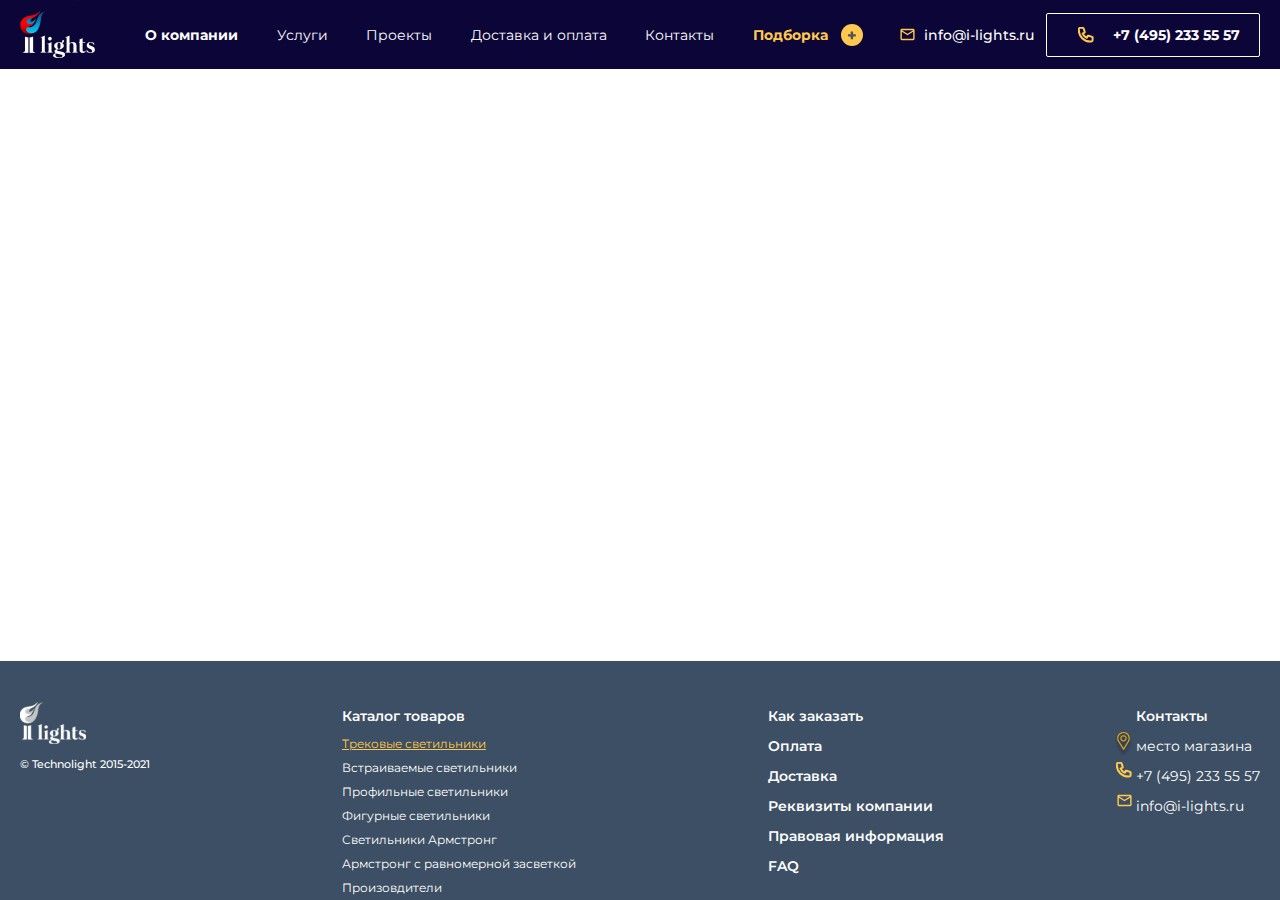
==== about.html @ c02cb26c "initial commit" ====
<!DOCTYPE html>
<html lang="en">
  <head>
    <meta charset="UTF-8" />
    <meta http-equiv="X-UA-Compatible" content="IE=edge" />
    <meta name="viewport" content="width=device-width, initial-scale=1.0" />
    <link rel="stylesheet" href="./css/main.css">
    <title>Aabout Page</title>
  </head>

  <body>
    <header class="site-header">
      <div class="container">
        <div class="header__inner">
          <a class="logo__link" href="./index.html"> <img class="logo__img" src="./images/site-logo.png" alt=" site logo " width="75" height="58"></a>
          <nav class="navbar">
            <ul class="navbar__list">
              <li class="navbar__item">
                <a class="navbar__item__link select" href="./about.html"> О компании</a>
              </li>
              <li class="navbar__item">
                <a class="navbar__item__link" href="./about.html"> Услуги</a>
              </li>
              <li class="navbar__item">
                <a class="navbar__item__link" href="./about.html"> Проекты</a>
              </li>
              <li class="navbar__item">
                <a class="navbar__item__link" href="./about.html">Доставка и оплата</a>
              </li>
              <li class="navbar__item">
                <a class="navbar__item__link" href="./about.html"> Контакты</a>
              </li>
              <li class="navbar__item">
                <a class="navbar__item__link navbar__item__link__selected" href="./about.html"> Подборка</a>
              </li>
            </ul>
          </nav>
          <a class="header__email" href="mailto:info@i-lights.ru
          "> info@i-lights.ru
        </a>
          <a class="header__tel" href="tel:+74952335557">+7 (495)  233 55 57</a>
          <button type="submit" class="burger__btn"><img class="b__line" src="./images/line1.svg" alt=""> <img class="b__line2" src="./images/line1.svg" alt=""><img class="b__line" src="./images/line1.svg" alt=""></button>
        </div>
      </div>
    </header>
    <main >

    </main>
    <footer class="site-footer">
      <div class="container">
        <div class="footer__inner">
          <div class="box-1">
            <a href="./index.html"> <img src="./images/sitelogowhite.svg" alt="site logo"></a>
            <p class="technolight">© Technolight 2015-2021</p>
          </div>
          <div class="box-2"> 
            <strong class="box__title"> 
              Каталог товаров
              </strong>
              <ul class="box__list"> 
                <li class="box__item"> 
                  <a class="box-link box-link--first" href="#"> Трековые светильники</a>
                </li>
                <li class="box__item"> 
                  <a class="box-link" href="#">
                    Встраиваемые светильники
                  </a>
                </li>
                <li class="box__item"> 
                  <a class="box-link" href="#">
                    Профильные светильники
                  </a>
                </li>
                <li class="box__item"> 
                  <a class="box-link" href="#">
                    Фигурные светильники
                  </a>
                </li>
                <li class="box__item"> 
                  <a class="box-link" href="#">
                    Светильники Армстронг
                  </a>
                </li>
                <li class="box__item"> 
                  <a class="box-link" href="#">
                    Армстронг с равномерной засветкой
                  </a>
                </li>
                <li class="box__item"> 
                  <a class="box-link" href="#">
                    Произовдители
                  </a>
                </li>
                
              </ul>
          </div>
          <div class="box-2"> 
            <strong class="box__title"> 
              Как заказать
              </strong>
              <ul class="box__list"> 
                <li class="box__item"> 
                  <a class="box__title" href="#"> Оплата</a>
                </li>
                <li class="box__item"> 
                  <a class="box__title" href="#">
                    Доставка
                  </a>
                </li>
                <li class="box__item"> 
                  <a class="box__title" href="#">
                    Реквизиты компании
                  </a>
                </li>
                <li class="box__item"> 
                  <a class="box__title" href="#">
                    Правовая информация
                  </a>
                </li>
                <li class="box__item"> 
                  <a class="box__title" href="#">
                    FAQ
                  </a>
                </li>
              </ul>
          </div>
          <div class="box-contact">
            <strong class="box__title">
              Контакты

            </strong>
            <ul class="box__list box__list__contacts">
              <li class="box__item box__loc"> 
                <a class="box__link " href="#">место магазина</a>
              </li>
              <li class="box__item box__tel"> 
                <a class="box__link " href="tel:+7(495)2335557">+7 (495) 233 55 57</a>
              </li>
              <li class="box__item  box__email"> 
                <a class="box__link" href="mailto:info@i-lights.ru">info@i-lights.ru</a>
              </li>
            </ul>
          </div>
        </div>
      </div>
    </footer>
    <script src="./main.js"></script>
  </body>
</html>
---- css/main.css ----
@charset "UTF-8";
/* montserrat-300 - latin_cyrillic */
@font-face {
  font-family: "Montserrat";
  font-style: normal;
  font-weight: 300;
  src: local(""), url("../fonts/montserrat-v25-latin_cyrillic-300.woff2") format("woff2"), url("../fonts/montserrat-v25-latin_cyrillic-300.woff") format("woff"); /* Chrome 6+, Firefox 3.6+, IE 9+, Safari 5.1+ */
}
/* montserrat-regular - latin_cyrillic */
@font-face {
  font-family: "Montserrat";
  font-style: normal;
  font-weight: 400;
  src: local(""), url("../fonts/montserrat-v25-latin_cyrillic-regular.woff2") format("woff2"), url("../fonts/montserrat-v25-latin_cyrillic-regular.woff") format("woff"); /* Chrome 6+, Firefox 3.6+, IE 9+, Safari 5.1+ */
}
/* montserrat-500 - latin_cyrillic */
@font-face {
  font-family: "Montserrat";
  font-style: normal;
  font-weight: 500;
  src: local(""), url("../fonts/montserrat-v25-latin_cyrillic-500.woff2") format("woff2"), url("../fonts/montserrat-v25-latin_cyrillic-500.woff") format("woff"); /* Chrome 6+, Firefox 3.6+, IE 9+, Safari 5.1+ */
}
/* montserrat-600 - latin_cyrillic */
@font-face {
  font-family: "Montserrat";
  font-style: normal;
  font-weight: 600;
  src: local(""), url("../fonts/montserrat-v25-latin_cyrillic-600.woff2") format("woff2"), url("../fonts/montserrat-v25-latin_cyrillic-600.woff") format("woff"); /* Chrome 6+, Firefox 3.6+, IE 9+, Safari 5.1+ */
}
/* montserrat-700 - latin_cyrillic */
@font-face {
  font-family: "Montserrat";
  font-style: normal;
  font-weight: 700;
  src: local(""), url("../fonts/montserrat-v25-latin_cyrillic-700.woff2") format("woff2"), url("../fonts/montserrat-v25-latin_cyrillic-700.woff") format("woff"); /* Chrome 6+, Firefox 3.6+, IE 9+, Safari 5.1+ */
}
/* montserrat-800 - latin_cyrillic */
@font-face {
  font-family: "Montserrat";
  font-style: normal;
  font-weight: 800;
  src: local(""), url("../fonts/montserrat-v25-latin_cyrillic-800.woff2") format("woff2"), url("../fonts/montserrat-v25-latin_cyrillic-800.woff") format("woff"); /* Chrome 6+, Firefox 3.6+, IE 9+, Safari 5.1+ */
}
/*! normalize.css v8.0.1 | MIT License | github.com/necolas/normalize.css */
/* Document
========================================================================== */
/**
 * 1. Correct the line height in all browsers.
 * 2. Prevent adjustments of font size after orientation changes in iOS.
 */
html {
  line-height: 1.15; /* 1 */
  -webkit-text-size-adjust: 100%; /* 2 */
}

/* Sections
========================================================================== */
/**
 * Remove the margin in all browsers.
 */
body {
  margin: 0;
}

/**
 * Render the `main` element consistently in IE.
 */
main {
  display: block;
}

/**
 * Correct the font size and margin on `h1` elements within `section` and
 * `article` contexts in Chrome, Firefox, and Safari.
 */
h1 {
  font-size: 2em;
  margin: 0.67em 0;
}

/* Grouping content
========================================================================== */
/**
 * 1. Add the correct box sizing in Firefox.
 * 2. Show the overflow in Edge and IE.
 */
hr {
  box-sizing: content-box; /* 1 */
  height: 0; /* 1 */
  overflow: visible; /* 2 */
}

/**
 * 1. Correct the inheritance and scaling of font size in all browsers.
 * 2. Correct the odd `em` font sizing in all browsers.
 */
pre {
  font-family: monospace, monospace; /* 1 */
  font-size: 1em; /* 2 */
}

/* Text-level semantics
========================================================================== */
/**
 * Remove the gray background on active links in IE 10.
 */
a {
  background-color: transparent;
}

/**
 * 1. Remove the bottom border in Chrome 57-
 * 2. Add the correct text decoration in Chrome, Edge, IE, Opera, and Safari.
 */
abbr[title] {
  border-bottom: none; /* 1 */
  text-decoration: underline; /* 2 */
  -webkit-text-decoration: underline dotted;
          text-decoration: underline dotted; /* 2 */
}

/**
 * Add the correct font weight in Chrome, Edge, and Safari.
 */
b,
strong {
  font-weight: bolder;
}

/**
 * 1. Correct the inheritance and scaling of font size in all browsers.
 * 2. Correct the odd `em` font sizing in all browsers.
 */
code,
kbd,
samp {
  font-family: monospace, monospace; /* 1 */
  font-size: 1em; /* 2 */
}

/**
 * Add the correct font size in all browsers.
 */
small {
  font-size: 80%;
}

/**
 * Prevent `sub` and `sup` elements from affecting the line height in
 * all browsers.
 */
sub,
sup {
  font-size: 75%;
  line-height: 0;
  position: relative;
  vertical-align: baseline;
}

sub {
  bottom: -0.25em;
}

sup {
  top: -0.5em;
}

/* Embedded content
========================================================================== */
/**
 * Remove the border on images inside links in IE 10.
 */
img {
  border-style: none;
}

/* Forms
========================================================================== */
/**
 * 1. Change the font styles in all browsers.
 * 2. Remove the margin in Firefox and Safari.
 */
button,
input,
optgroup,
select,
textarea {
  font-family: inherit; /* 1 */
  font-size: 100%; /* 1 */
  line-height: 1.15; /* 1 */
  margin: 0; /* 2 */
}

/**
 * Show the overflow in IE.
 * 1. Show the overflow in Edge.
 */
button,
input {
  /* 1 */
  overflow: visible;
}

/**
 * Remove the inheritance of text transform in Edge, Firefox, and IE.
 * 1. Remove the inheritance of text transform in Firefox.
 */
button,
select {
  /* 1 */
  text-transform: none;
}

/**
 * Correct the inability to style clickable types in iOS and Safari.
 */
button,
[type=button],
[type=reset],
[type=submit] {
  -webkit-appearance: button;
}

/**
 * Remove the inner border and padding in Firefox.
 */
button::-moz-focus-inner,
[type=button]::-moz-focus-inner,
[type=reset]::-moz-focus-inner,
[type=submit]::-moz-focus-inner {
  border-style: none;
  padding: 0;
}

/**
 * Restore the focus styles unset by the previous rule.
 */
button:-moz-focusring,
[type=button]:-moz-focusring,
[type=reset]:-moz-focusring,
[type=submit]:-moz-focusring {
  outline: 1px dotted ButtonText;
}

/**
 * Correct the padding in Firefox.
 */
fieldset {
  padding: 0.35em 0.75em 0.625em;
}

/**
 * 1. Correct the text wrapping in Edge and IE.
 * 2. Correct the color inheritance from `fieldset` elements in IE.
 * 3. Remove the padding so developers are not caught out when they zero out
 *    `fieldset` elements in all browsers.
 */
legend {
  box-sizing: border-box; /* 1 */
  color: inherit; /* 2 */
  display: table; /* 1 */
  max-width: 100%; /* 1 */
  padding: 0; /* 3 */
  white-space: normal; /* 1 */
}

/**
 * Add the correct vertical alignment in Chrome, Firefox, and Opera.
 */
progress {
  vertical-align: baseline;
}

/**
 * Remove the default vertical scrollbar in IE 10+.
 */
textarea {
  overflow: auto;
}

/**
 * 1. Add the correct box sizing in IE 10.
 * 2. Remove the padding in IE 10.
 */
[type=checkbox],
[type=radio] {
  box-sizing: border-box; /* 1 */
  padding: 0; /* 2 */
}

/**
 * Correct the cursor style of increment and decrement buttons in Chrome.
 */
[type=number]::-webkit-inner-spin-button,
[type=number]::-webkit-outer-spin-button {
  height: auto;
}

/**
 * 1. Correct the odd appearance in Chrome and Safari.
 * 2. Correct the outline style in Safari.
 */
[type=search] {
  -webkit-appearance: textfield; /* 1 */
  outline-offset: -2px; /* 2 */
}

/**
 * Remove the inner padding in Chrome and Safari on macOS.
 */
[type=search]::-webkit-search-decoration {
  -webkit-appearance: none;
}

/**
 * 1. Correct the inability to style clickable types in iOS and Safari.
 * 2. Change font properties to `inherit` in Safari.
 */
::-webkit-file-upload-button {
  -webkit-appearance: button; /* 1 */
  font: inherit; /* 2 */
}

/* Interactive
========================================================================== */
/*
 * Add the correct display in Edge, IE 10+, and Firefox.
 */
details {
  display: block;
}

/*
 * Add the correct display in all browsers.
 */
summary {
  display: list-item;
}

/* Misc
========================================================================== */
/**
 * Add the correct display in IE 10+.
 */
template {
  display: none;
}

/**
 * Add the correct display in IE 10.
 */
[hidden] {
  display: none;
}

html {
  scroll-behavior: smooth;
  height: 100%;
}

*,
*::after,
*::before {
  box-sizing: border-box;
}

body {
  display: flex;
  flex-direction: column;
  height: 100%;
  margin: 0;
  font-family: "Montserrat", Arial, sans-serif;
}

img {
  max-width: 100%;
  height: auto;
  vertical-align: middle;
  -o-object-fit: cover;
     object-fit: cover;
}

main {
  flex-grow: 1;
}

.visually-hidden {
  position: absolute;
  width: 1px;
  height: 1px;
  margin: -1px;
  padding: 0;
  overflow: hidden;
  border: 0;
  clip: rect(0 0 0 0);
}

.container {
  width: 100%;
  max-width: 1325px;
  margin: 0 auto;
  padding: 0 20px;
}

.site-header {
  background-color: #0C0537;
}

.header__inner {
  padding: 0px 0 11px 0;
  display: flex;
  align-items: center;
  display: flex;
  align-items: center;
}

.logo__img {
  width: 78;
  height: 58px;
}

.navbar {
  padding: 13px 0 0 0;
  width: 100%;
  max-width: 683px;
  margin-left: auto;
}

.navbar__list {
  width: 100%;
  max-width: 683px;
  display: flex;
  align-items: center;
  justify-content: space-between;
  margin: 0;
  list-style-type: none;
  padding: 0;
}

.navbar__item__link {
  font-weight: 400;
  font-size: 14px;
  line-height: 121%;
  color: #FFFFFF;
  text-decoration: none;
}

.select {
  font-weight: 700;
}

.navbar__item__link__selected {
  position: relative;
  font-weight: 700;
  color: #FFC94F;
}

.navbar__item__link__selected::after {
  position: absolute;
  width: 22px;
  height: 22px;
  background-image: url(../../images/plus.svg);
  top: -2px;
  right: -35px;
  content: "";
}

.header__email {
  position: relative;
  margin-left: 96px;
  margin-right: 12px;
  padding: 13px 0 0 0;
  font-weight: 500;
  font-size: 14px;
  line-height: 121%;
  color: #FFFFFF;
  text-decoration: none;
}

.header__email::after {
  position: absolute;
  width: 17px;
  height: 17px;
  background-image: url(../../images/email.svg);
  background-repeat: no-repeat;
  top: 12px;
  left: -25px;
  content: "";
}

.header__tel {
  position: relative;
  width: 100%;
  max-width: 214px;
  border: 1px solid #FFFFFF;
  border-radius: 2px;
  padding: 13px 13px 13px 59px;
  text-align: center;
  margin-top: 12px;
  text-decoration: none;
  text-decoration: none;
  font-weight: 700;
  font-size: 14px;
  line-height: 121%;
  color: #FFFFFF;
}

.header__tel::after {
  position: absolute;
  width: 16px;
  height: 16px;
  background-image: url(../../images/phone.svg);
  background-repeat: no-repeat;
  top: 13px;
  left: 31px;
  content: "";
}

.burger__btn {
  display: block;
  display: flex;
  align-items: center;
  justify-content: space-between;
  flex-direction: column;
  background-color: transparent;
  display: none;
}

.b__line {
  display: block;
}

@media only screen and (max-width: 600px) {
  .container {
    padding: 0 10px;
  }
  .header__inner {
    padding: px 0 11px 0;
    display: flex;
    align-items: center;
    justify-content: space-between;
  }
  .navbar {
    display: none;
  }
  .open {
    display: block;
  }
  .header__tel {
    display: none;
  }
  .header__email {
    display: none;
  }
  .burger__btn {
    margin-top: 13px;
    padding: 0;
    display: block;
    border: 0;
  }
  .b__line2 {
    display: block;
    margin-top: 9px;
    margin-bottom: 9px;
  }
}
.site-footer {
  background-color: #3D4F64;
}

.footer__inner {
  padding-top: 41px;
  display: flex;
  align-items: start;
  justify-content: space-between;
}

.technolight {
  font-weight: 500;
  font-size: 11px;
  line-height: 164%;
  color: #FFFFFF;
}

.box__list {
  list-style-type: none;
  margin: 0;
  padding: 0;
}

.box__item {
  padding: 0;
}

.box__title {
  text-decoration: none;
  font-weight: 600;
  font-size: 14px;
  line-height: 214%;
  color: #FFFFFF;
}

.box-link {
  text-decoration: none;
  color: #fff;
  font-weight: 400;
  font-size: 12px;
  line-height: 200%;
  text-decoration: none;
}

.box-link--first {
  text-decoration: underline;
  color: #FFC94F;
}

.box__link {
  text-decoration: none;
  font-weight: 400;
  font-size: 14px;
  line-height: 214%;
  color: #FFFFFF;
}

.box__tel {
  position: relative;
}

.box__tel::before {
  position: absolute;
  width: 16px;
  height: 16px;
  background-image: url(../../images/phone.svg);
  background-repeat: no-repeat;
  top: 0px;
  left: -20px;
  content: "";
}

.box__email {
  position: relative;
}

.box__email::before {
  position: absolute;
  width: 16px;
  height: 16px;
  background-image: url(../../images/email.svg);
  background-repeat: no-repeat;
  top: 0px;
  left: -20px;
  content: "";
}

.box__loc {
  position: relative;
}

.box__loc::before {
  position: absolute;
  width: 25px;
  height: 25px;
  background-image: url(../../images/Пин.svg);
  background-repeat: no-repeat;
  background-size: 25px 25px;
  top: 0px;
  left: -25px;
  content: "";
}

@media only screen and (max-width: 600px) {
  .site-footer {
    background-color: #3D4F64;
  }
  .footer__inner {
    padding-top: 19px;
    display: flex;
    align-items: start;
    justify-content: space-between;
    flex-wrap: wrap;
  }
  .box-1 {
    width: 300px;
  }
  .technolight {
    font-weight: 500;
    font-size: 11px;
    line-height: 164%;
    color: #FFFFFF;
  }
  .box-2 {
    margin-bottom: 24px;
  }
  .box__list {
    list-style-type: none;
    margin: 0;
    padding: 0;
  }
  .box__list__contacts {
    margin-left: 20px;
    display: flex;
    align-items: flex-end;
    justify-content: space-around;
    flex-wrap: wrap;
  }
  .box__item {
    padding: 0;
    width: 100%;
    max-width: 160px;
  }
  .box__title {
    text-decoration: none;
    font-weight: 500;
    font-size: 14px;
    line-height: 214%;
    color: #FFFFFF;
  }
  .box-link {
    text-decoration: none;
    color: #fff;
    font-weight: 400;
    font-size: 12px;
    line-height: 200%;
    text-decoration: none;
  }
  .box-link--first {
    text-decoration: underline;
    color: #FFC94F;
  }
  .box__link {
    text-decoration: none;
    font-weight: 400;
    font-size: 14px;
    line-height: 214%;
    color: #FFFFFF;
  }
  .box__tel {
    width: 100%;
    max-width: 140px;
    position: relative;
  }
  .box__tel::before {
    position: absolute;
    width: 16px;
    height: 16px;
    background-image: url(../../images/phone.svg);
    background-repeat: no-repeat;
    top: 5px;
    left: -20px;
    content: "";
  }
  .box__email {
    width: 100%;
    max-width: 140px;
    position: relative;
  }
  .box__email::before {
    position: absolute;
    width: 16px;
    height: 16px;
    background-image: url(../../images/email.svg);
    background-repeat: no-repeat;
    top: 5px;
    left: -20px;
    content: "";
  }
  .box__loc {
    width: 100%;
    max-width: 140px;
    position: relative;
  }
  .box__loc::before {
    position: absolute;
    width: 25px;
    height: 25px;
    background-image: url(../../images/Пин.svg);
    background-repeat: no-repeat;
    background-size: 25px 25px;
    top: 5px;
    left: -25px;
    content: "";
  }
}/*# sourceMappingURL=main.css.map */
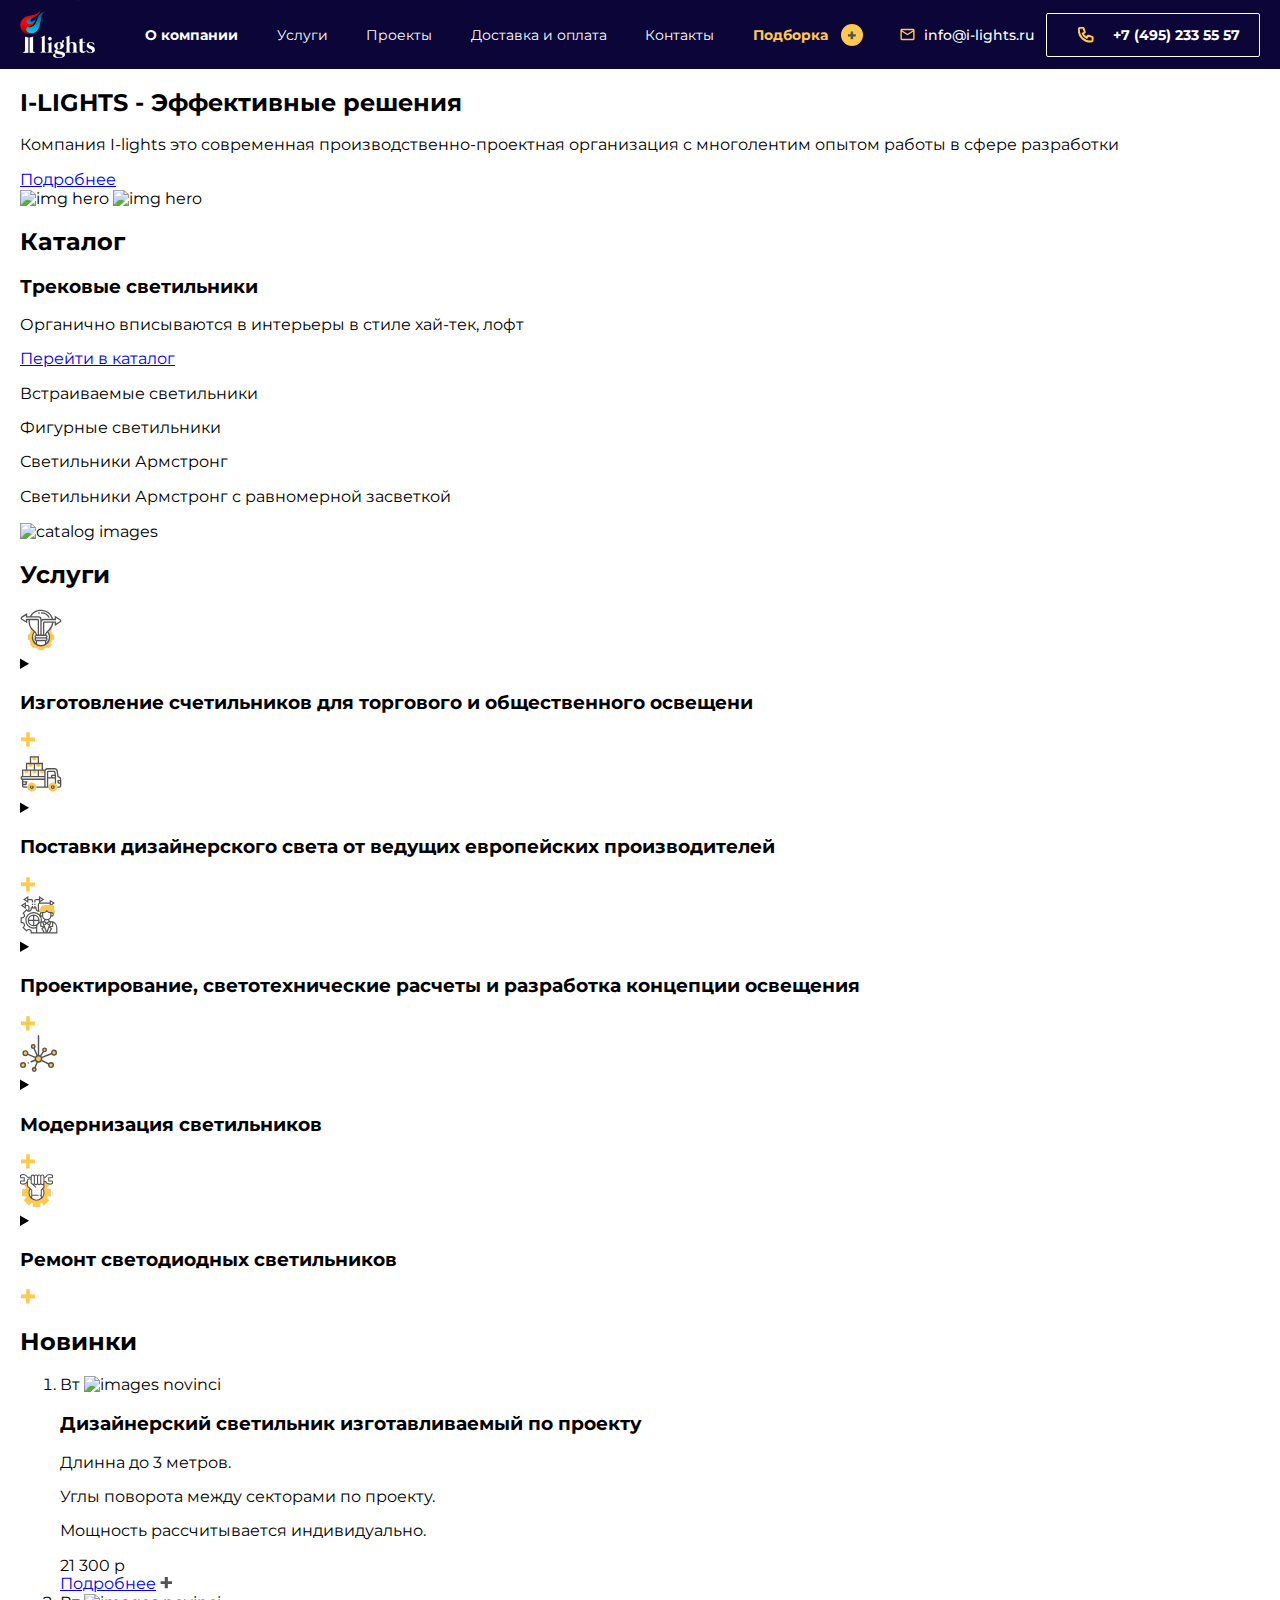
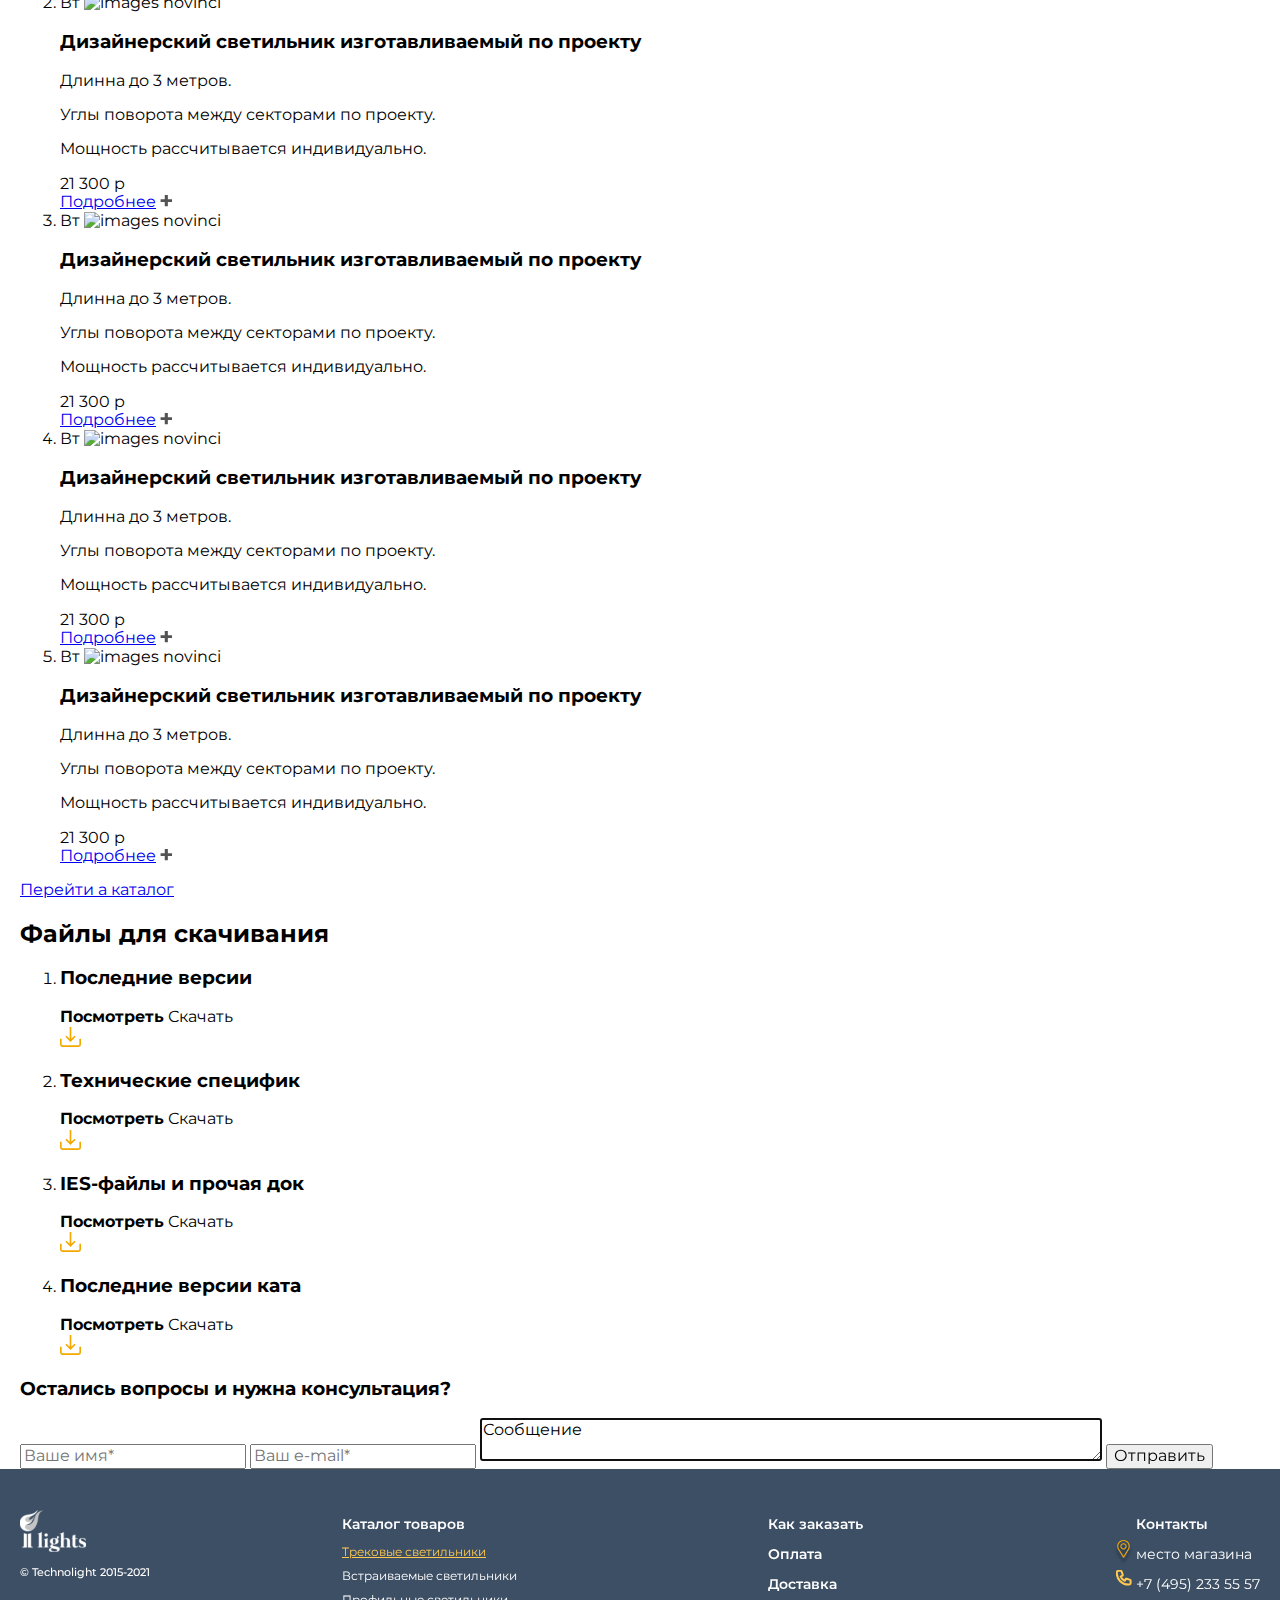
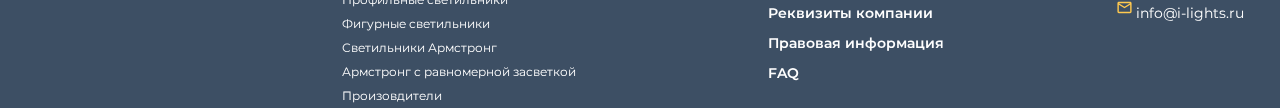
==== commit 2f0dfb8c: "Add heading" ====
--- a/about.html
+++ b/about.html
@@ -8,7 +8,7 @@
     <title>Aabout Page</title>
   </head>
 
-  <body>
+  <body> 
     <header class="site-header">
       <div class="container">
         <div class="header__inner">
@@ -42,10 +42,486 @@
           <button type="submit" class="burger__btn"><img class="b__line" src="./images/line1.svg" alt=""> <img class="b__line2" src="./images/line1.svg" alt=""><img class="b__line" src="./images/line1.svg" alt=""></button>
         </div>
       </div>
-    </header>
-    <main >
-
-    </main>
+    </header> 
+    
+    <main >  
+
+      <section class="hero__hero">
+      <div class="container"> 
+         <div class="herohero__inner"> 
+           
+            <div class="herohero__blocks"> 
+               <h2 class="herohero__title"><span class="herohero__span">I-LIGHTS</span> - Эффективные решения</h2> 
+
+               <div class="herohero__text">  
+                <p class="herohero__text">Компания I-lights это современная производственно-проектная организация с многолентим опытом работы в сфере разработки </p>
+               </div> 
+                <a class="herohero__link" href="https://echo.htmlacademy.ru">Подробнее</a>
+            </div> 
+
+            <div class="herohero__img__img"> 
+                <img class="herohero__img" src="./images/img-hero.png" alt="img hero " width="662" height="460">  
+
+                <img class="herohero__img__activ" src="./images/img-hero-rsponsivi.png" alt="img hero " width="662" height="460">
+            </div>
+         </div>
+      </div> 
+      </section> 
+
+       <section class="catalog"> 
+          <div class="container"> 
+            <span class="catalog__span"></span><h2 class="catalog__title">Каталог</h2> 
+             <div class="catalog__inner">  
+                    
+                 <div class="catalog__inner__blockss"> 
+                    <h3 class="catalog__inner__subtitle">Трековые светильники</h3> 
+                        <div class="catalog__inner__text"> 
+                          <p class="catalog__inner__text">Органично вписываются в интерьеры в стиле хай-тек, лофт </p>
+                        </div> 
+
+                         <a class="catalog__inner__link" href="#">Перейти в каталог</a> 
+                         <div class="catalog__inner__list"> 
+                             <p class="catalog__inner__item">Встраиваемые светильники</p> 
+                             <p class="catalog__inner__item">Фигурные светильники</p> 
+                             <p class="catalog__inner__item">Светильники Армстронг</p> 
+                             <p class="catalog__inner__item">Светильники Армстронг 
+                              с равномерной засветкой</p>
+
+                         </div>
+                 </div> 
+
+                 <div class="catalog__blog__img"> 
+                  <img class="catalog__img" src="./images/photo_2022-09-15_15-53-44.jpg" alt="catalog images" width="960" height="500">
+                 </div>
+             </div>
+          </div>
+
+       </section>
+
+
+<section class="uclugi"> 
+    <div class="container"> 
+      <div class="uclugi__inner"> 
+         <span class="uclugiy__span"></span> <h2 class="ucligi__inner__title">Услуги</h2> 
+
+         <div class="uclugi__inner__blog"> 
+
+             <div class="uslugiy__inner__content">  
+
+             <div class="uclugi__svg"> 
+             
+                <svg width="42" height="42" fill="none" xmlns="http://www.w3.org/2000/svg"><path d="M32.415 25.205a11.69 11.69 0 0 0-1.216-2.927l.808-1.615-1.34-1.34c-.46.64-.985 1.24-1.578 1.778l-1.335 1.214-.232.422a8.478 8.478 0 0 1 2.01 5.48A8.531 8.531 0 0 1 21 36.746a8.531 8.531 0 0 1-8.531-8.53 8.49 8.49 0 0 1 2.107-5.602L12.911 21.1a11.4 11.4 0 0 1-1.583-1.775l-1.335 1.336.808 1.615c-.538.92-.945 1.903-1.216 2.927l-1.71.57v4.883l1.71.57a11.69 11.69 0 0 0 1.216 2.928l-.808 1.615 3.454 3.453 1.615-.807c.92.537 1.902.945 2.926 1.214l.57 1.711h4.883l.57-1.71a11.713 11.713 0 0 0 2.927-1.215l1.615.808 3.454-3.454-.808-1.615c.538-.92.945-1.902 1.216-2.927l1.71-.57v-4.883l-1.71-.57Z" fill="#FFC94F"/><path d="m28.563 8.84 1.155-.625a9.408 9.408 0 0 0-8.28-4.936H21V4.59h.438a8.093 8.093 0 0 1 7.125 4.249ZM19.792 4.628l-.127-1.306a9.34 9.34 0 0 0-1.413.247l.326 1.272a8.054 8.054 0 0 1 1.214-.213Z" fill="#535353"/><path d="M40.48 10.25 34.78 6.688V9.84h-1.663C31.82 4.488 27 .654 21.438.654h-.876c-4.51 0-8.664 2.564-10.71 6.562H7.219V4.064L1.52 7.624a1.83 1.83 0 0 0-.865 1.56c0 .64.323 1.223.865 1.562l5.698 3.56v-3.152H8.64a12.184 12.184 0 0 0-.109 1.53c0 3.383 1.436 6.628 3.938 8.903l1.211 1.1a9.16 9.16 0 0 0-1.867 5.53c0 5.065 4.12 9.187 9.187 9.187 5.066 0 9.188-4.122 9.188-9.188 0-2-.663-3.937-1.868-5.529l1.21-1.1c2.217-2.015 3.598-4.834 3.873-7.808h1.378v3.153l5.699-3.56c.54-.34.864-.924.864-1.562a1.83 1.83 0 0 0-.864-1.56ZM20.562 1.965h.876c4.848 0 9.068 3.268 10.332 7.875h-8.145c-.742 0-1.419.257-1.969.674v-.018a3.285 3.285 0 0 0-3.281-3.28h-7.026c1.917-3.218 5.423-5.25 9.213-5.25Zm5.032 24.938a.657.657 0 0 1 0 1.312h-9.188a.657.657 0 0 1 0-1.312h9.188Zm.656 3.28a.657.657 0 0 1-.656.657h-9.188a.657.657 0 0 1 0-1.312h9.188c.362 0 .656.294.656.656ZM5.906 9.842v2.098l-3.69-2.306a.526.526 0 0 1 0-.896l3.69-2.306V8.53h12.469c1.085 0 1.969.883 1.969 1.968v15.095H19.03V11.153c0-.724-.588-1.313-1.312-1.313H5.906Zm3.938 2.844c0-.514.048-1.025.121-1.531h7.754V25.59h-.704a5.117 5.117 0 0 0-1.623-3.122l-2.039-1.854a10.732 10.732 0 0 1-3.51-7.93Zm3.281 15.531c0-1.67.537-3.292 1.52-4.637.579.583.95 1.337 1.064 2.146a1.966 1.966 0 0 0-1.271 1.835c0 .506.197.963.511 1.312-.315.35-.511.807-.511 1.313 0 .854.55 1.576 1.312 1.848v2.036a7.85 7.85 0 0 1-2.625-5.853Zm3.938 6.81v-2.872h7.875v2.871A7.816 7.816 0 0 1 21 36.091a7.816 7.816 0 0 1-3.938-1.066Zm9.187-.957v-2.036a1.966 1.966 0 0 0 1.313-1.848c0-.506-.198-.963-.512-1.313.315-.349.512-.806.512-1.312 0-.84-.53-1.553-1.272-1.835a3.796 3.796 0 0 1 1.063-2.146 7.851 7.851 0 0 1 1.521 4.637 7.85 7.85 0 0 1-2.625 5.853Zm2.397-13.454L26.61 22.47a5.117 5.117 0 0 0-1.624 3.122h-.704V13.78h7.806a10.779 10.779 0 0 1-3.44 6.837Zm11.136-8.357-3.69 2.306v-2.098H24.282c-.724 0-1.312.589-1.312 1.313V25.59h-1.313V13.122c0-1.085.884-1.968 1.969-1.968h12.469V9.056l3.69 2.306a.526.526 0 0 1 0 .896Z" fill="#535353"/></svg>
+                
+             </div>
+             
+           <details class="uclugiy__inner__detailes">  
+             <summary class="uclugiy__inner__summari"> 
+
+              <h3 class="uclugiy__inner__det__text">Изготовление счетильников для торгового и общественного освещени</h3> 
+
+              <svg class="uclugiy__summariy__svg" width="15" height="15" fill="none" xmlns="http://www.w3.org/2000/svg"><path d="m9.866.278-.078 5.22 5.1.075-.058 3.87-5.1-.076-.077 5.19-3.66-.055.078-5.19-5.1-.076.058-3.87 5.1.077.077-5.22 3.66.055Z" fill="#FFC94F"/></svg>
+             </summary>
+                <p class="uclugiy__inner__text">Мы ценим Ваше время, поэтому, коротко о главном.
+                  Наша компания была образована с целью предложить Российскому рынку профессиональные светотехнические решения для освещения магазинов, офисов и объектов общественно-развлекательного назначения. Сегодня мы поставляем осветительное оборудование различных ценовых категорий из стран Юго-Восточной Азии и Европы, а так же являемся дистрибьюторами лучших Российских производителей. А среди наших клиентов, сетевые и частные магазины одежды и обуви, продуктовые магазины, торговые и офисные центры, представители индустрии красоты и здоровья, кафе, рестораны, отели, коттеджные поселки и частные заказчики.
+                  </p>
+           </details>
+            </div> 
+              
+            <div class="uslugiy__inner__content"> 
+              <div class="uclugi__svg"> 
+               <svg width="42" height="43" fill="none" xmlns="http://www.w3.org/2000/svg"><path d="M12.469 14.778H8.53v-3.28h3.938v3.28ZM20.344 14.778h-3.938v-3.28h3.938v3.28ZM24.938 21.34h-4.594v-3.28h4.593v3.28ZM16.406 21.34H12.47v-3.28h3.937v3.28ZM8.531 21.34H4.594v-3.28H8.53v3.28ZM32.813 39.716a4.6 4.6 0 0 1-4.594-4.594 4.6 4.6 0 0 1 4.593-4.594 4.6 4.6 0 0 1 4.594 4.594 4.6 4.6 0 0 1-4.593 4.594Zm0-5.906c-.724 0-1.313.588-1.313 1.312a1.314 1.314 0 0 0 2.625 0c0-.724-.589-1.312-1.313-1.312ZM11.813 39.716a4.6 4.6 0 0 1-4.594-4.594 4.6 4.6 0 0 1 4.593-4.594 4.6 4.6 0 0 1 4.594 4.594 4.6 4.6 0 0 1-4.593 4.594Zm0-5.906c-.724 0-1.313.588-1.313 1.312a1.314 1.314 0 0 0 2.625 0c0-.724-.589-1.312-1.313-1.312ZM16.406 8.216H12.47V4.935h3.937v3.28Z" fill="#FFC94F"/><path d="m39.53 24.622-.876-.438-.891-5.35a3.27 3.27 0 0 0-3.237-2.743h-6.964c-1.067 0-2.008.52-2.607 1.312h-1.986v-6.562H19.03V4.278H9.844v6.563H5.906v6.562H1.97v6.563c-.724 0-1.313.589-1.313 1.312v1.313c0 .724.589 1.312 1.313 1.312v5.907c0 1.085.883 1.968 1.968 1.968h3.334a4.61 4.61 0 0 1-.052-.656c0-.223.021-.44.052-.656H3.938a.656.656 0 0 1-.657-.656v-.657H6.42l.984-3.937H3.281v-1.313h21v6.563h-7.927c.03.215.052.433.052.656 0 .223-.021.441-.052.656H28.27a4.601 4.601 0 0 1-.052-.656c0-.223.021-.44.052-.656h-.052V26.59H34.78v4.387c.492.234.936.55 1.313.936V23.31l-.648-3.522a1.313 1.313 0 0 0-1.29-1.072h-5.937c-.724 0-1.313.589-1.313 1.312v14.438h-1.312V19.372c0-1.085.883-1.969 1.968-1.969h6.964c.967 0 1.783.693 1.942 1.646l1.002 6.01 1.473.737a1.959 1.959 0 0 1 1.088 1.76v.347h-2.625v3.031l2.625 1.312v1.564a.656.656 0 0 1-.656.656h-2.021c.03.215.052.433.052.656 0 .223-.021.441-.052.656h2.021a1.971 1.971 0 0 0 1.969-1.968v-6.253c0-1.25-.695-2.374-1.814-2.935ZM5.722 30.528l-.328 1.313H3.28v-1.313h2.44Zm28.403-5.25h-.656a1.314 1.314 0 0 1-1.313-1.312h2.625v1.312h-.656Zm.03-5.25.492 2.625h-2.49c-.725 0-1.313.59-1.313 1.313 0 .48.139.925.365 1.312h-2.99v-5.25h5.936Zm-9.874-.656v4.594h-5.25v-5.25h5.317a3.28 3.28 0 0 0-.067.656Zm-6.562-.656v5.25h-6.563v-5.25h6.563Zm3.937-1.313h-6.562v-5.25h6.562v5.25Zm-10.5-11.812h6.563v5.25h-6.563V5.59ZM7.22 12.153h6.562v5.25H7.22v-5.25ZM3.28 18.716h6.563v5.25H3.28v-5.25ZM1.97 26.59v-1.313H24.28v1.313H1.97Zm36.75 3.532v-.907h1.312v1.563l-1.312-.656Z" fill="#535353"/><path d="M32.813 33.153a1.971 1.971 0 0 0-1.97 1.97c0 1.085.884 1.968 1.97 1.968a1.971 1.971 0 0 0 1.968-1.969 1.971 1.971 0 0 0-1.968-1.969Zm0 2.625a.657.657 0 1 1 0-1.313.657.657 0 0 1 0 1.313ZM11.813 33.153a1.971 1.971 0 0 0-1.97 1.97c0 1.085.884 1.968 1.97 1.968a1.971 1.971 0 0 0 1.968-1.969 1.971 1.971 0 0 0-1.969-1.969Zm0 2.625a.657.657 0 1 1 0-1.313.657.657 0 0 1 0 1.313Z" fill="#535353"/></svg>
+              </div>
+           <details class="uclugiy__inner__detailes">  
+            <summary class="uclugiy__inner__summari"> 
+
+             <h3 class="uclugiy__inner__det__text">Поставки дизайнерского света от ведущих европейских производителей</h3> 
+
+             <svg class="uclugiy__summariy__svg" width="15" height="15" fill="none" xmlns="http://www.w3.org/2000/svg"><path d="m9.866.278-.078 5.22 5.1.075-.058 3.87-5.1-.076-.077 5.19-3.66-.055.078-5.19-5.1-.076.058-3.87 5.1.077.077-5.22 3.66.055Z" fill="#FFC94F"/></svg>
+            </summary>
+               <p class="uclugiy__inner__text">Мы ценим Ваше время, поэтому, коротко о главном.
+                 Наша компания была образована с целью предложить Российскому рынку профессиональные светотехнические решения для освещения магазинов, офисов и объектов общественно-развлекательного назначения. Сегодня мы поставляем осветительное оборудование различных ценовых категорий из стран Юго-Восточной Азии и Европы, а так же являемся дистрибьюторами лучших Российских производителей. А среди наших клиентов, сетевые и частные магазины одежды и обуви, продуктовые магазины, торговые и офисные центры, представители индустрии красоты и здоровья, кафе, рестораны, отели, коттеджные поселки и частные заказчики.
+                 </p>
+          </details>
+           </div>
+              
+
+
+           <div class="uslugiy__inner__content">  
+            <div class="uclugi__svg"> 
+           <svg width="38" height="38" fill="none" xmlns="http://www.w3.org/2000/svg"><path d="M33.25 18.404c0-.984-.797-1.782-1.781-1.782h-1.422a4 4 0 0 1-3.328-1.781 4.001 4.001 0 0 1-3.329 1.781H21.97c-.984 0-1.782.798-1.782 1.782 0 .209.043.407.11.593h-.11l-.077-1.916-.224-.673a5.71 5.71 0 0 1 5.41-7.504h6.869a2.276 2.276 0 0 1 2.273 2.272c0 .607-.237 1.178-.666 1.608l-.185.185a3.419 3.419 0 0 1 1.444 2.795c0 .679-.199 1.336-.576 1.901l-.887 1.332h-.427c.066-.186.109-.384.109-.593Z" fill="#FFC94F"/><path d="M11.875 4.747a.594.594 0 0 0-.594-.594H8.312v2.89L3.087 3.56 8.312.076v2.89h2.97c.981 0 1.78.8 1.78 1.781v1.781h-1.187v-1.78Zm-4.75-2.453L5.227 3.56l1.898 1.266V2.294ZM13.063 7.716h-1.188v1.187h1.188V7.716Z" fill="#535353"/><path d="M2.124 21.372a1.79 1.79 0 0 0 1.66-1.13 1.781 1.781 0 0 0-.382-1.955l-1.083-1.082 4.2-4.2 1.083 1.082c.203.204.447.347.71.431v-3.833a.594.594 0 0 0-.594-.594H5.937v2.89L.71 9.497l5.226-3.484v2.89H7.72c.982 0 1.781.8 1.781 1.782v3.8c.03-.011.059-.018.087-.03a1.776 1.776 0 0 0 1.1-1.646v-1.53h1.188V10.09h1.188v1.187h1.187v-1.187h1.188v1.187h1.187v1.53c0 .724.432 1.37 1.13 1.66.019.008.039.012.058.019V8.31c0-.773.498-1.427 1.187-1.672V4.153h-2.969a.594.594 0 0 0-.593.594v1.781H14.25v-1.78c0-.983.8-1.782 1.781-1.782H19V.076l5.227 3.484-4.453 2.968h9.913v-2.89l5.227 3.484-2.682 1.788c-.023 0-.044-.007-.067-.007h-2.477V7.716H19.593A.594.594 0 0 0 19 8.31v6.21c.225-.074.432-.2.616-.36a5.812 5.812 0 0 0-.022.446c0 .31.025.617.075.92a2.996 2.996 0 0 1-2.4.027 2.963 2.963 0 0 1-1.831-2.745v-.342h-3.563v.343c0 1.205-.72 2.283-1.86 2.755a2.965 2.965 0 0 1-3.253-.638l-.243-.242L4 17.204l.242.244c.855.854 1.106 2.132.627 3.279a2.961 2.961 0 0 1-2.744 1.833H1.78v3.562h.343c1.205 0 2.283.72 2.755 1.86a2.967 2.967 0 0 1-.637 3.253l-.243.243 2.521 2.52.243-.242c.854-.854 2.13-1.105 3.28-.626a2.96 2.96 0 0 1 1.832 2.743v.343h4.156v-3.91a8.291 8.291 0 0 1-2.375.347c-4.584 0-8.312-3.728-8.312-8.312s3.728-8.313 8.312-8.313c2.333 0 4.441.97 5.953 2.523-.003-.05-.015-.097-.015-.148a2.377 2.377 0 0 1 2.375-2.375h1.422a3.398 3.398 0 0 0 2.834-1.517l.494-.74.494.74a3.399 3.399 0 0 0 2.834 1.517h1.422a2.377 2.377 0 0 1 2.375 2.375 2.377 2.377 0 0 1-2.375 2.375h-.156a4.757 4.757 0 0 1-2.085 2.838l.345 1.381 2.5.357c.912.131 1.8.47 2.567.98a6.201 6.201 0 0 1 2.766 5.17v5.9H10.688v-1.53a1.79 1.79 0 0 0-1.131-1.66 1.78 1.78 0 0 0-1.955.382L6.52 35.678l-4.2-4.2 1.082-1.083c.513-.513.663-1.28.369-1.985a1.778 1.778 0 0 0-1.647-1.1H.594v-5.938h1.53ZM4.75 8.232 2.852 9.496l1.898 1.266V8.231Zm15.438-3.406 1.898-1.266-1.898-1.266v2.532Zm10.687 3.562 1.898-1.266-1.898-1.266v2.532Zm-6.69 17.763-.733.104.702 1.9 1.503-.9-1.472-1.104Zm-2.651.38c-.054.007-.106.022-.159.031v3.213l2.25.376-1.377-3.723-.715.102Zm5.185 1.471-2.146 1.288 2.146 5.806 2.146-5.806-2.146-1.288Zm.852 8.214h1.178l1.944-3.402-1.46-1.095-1.662 4.497Zm-3.367-4.497-1.46 1.095 1.944 3.402h1.178l-1.662-4.497Zm-3.011.773 1.684-1.262-2.69-.448v-3.854c-.253.114-.5.241-.73.395a5.016 5.016 0 0 0-2.238 4.18v4.713h6.102l-2.128-3.724Zm-2.828-7.557H14.25v4.115a4.755 4.755 0 0 0 4.115-4.115Zm-5.302 0H8.947a4.754 4.754 0 0 0 4.116 4.115v-4.115Zm0-1.188v-4.115a4.754 4.754 0 0 0-4.116 4.115h4.116Zm1.187 0h4.115a4.754 4.754 0 0 0-4.115-4.115v4.115Zm-.594-6.531a7.133 7.133 0 0 0-7.125 7.125 7.133 7.133 0 0 0 7.125 7.125 7.09 7.09 0 0 0 2.404-.425 6.21 6.21 0 0 1 .27-1.406 5.887 5.887 0 0 1-2.674.643 5.944 5.944 0 0 1-5.937-5.937 5.944 5.944 0 0 1 5.937-5.938 5.944 5.944 0 0 1 5.938 5.938c0 .58-.088 1.139-.243 1.669.42-.22.867-.396 1.328-.517.06-.38.102-.764.102-1.152a7.133 7.133 0 0 0-7.125-7.125Zm8.313 7.125c0 .313-.02.625-.054.934l1.95-.278.345-1.38a4.76 4.76 0 0 1-2.085-2.839h-.156c-.32 0-.623-.065-.9-.179.57 1.127.9 2.395.9 3.742Zm-1.188-5.938c0 .655.533 1.188 1.188 1.188v-2.375c-.655 0-1.188.532-1.188 1.187Zm11.875 0c0-.654-.532-1.187-1.187-1.187v2.375c.655 0 1.187-.533 1.187-1.188Zm-2.375 1.188v-2.375h-.234a4.582 4.582 0 0 1-3.328-1.427 4.583 4.583 0 0 1-3.328 1.427h-.235v2.375a3.566 3.566 0 0 0 3.563 3.562 3.566 3.566 0 0 0 3.562-3.562Zm-3.562 4.75c-.492 0-.967-.076-1.413-.214l-.29 1.163 1.703 1.277 1.703-1.277-.29-1.164c-.447.14-.922.215-1.413.215Zm2.534 1.81-1.472 1.104 1.502.9.703-1.9-.733-.104Zm1.936.276-1.376 3.723 2.25-.375v-3.213c-.053-.01-.106-.025-.159-.033l-.715-.102Zm5.03 5.077a5.014 5.014 0 0 0-2.238-4.181 5.006 5.006 0 0 0-.731-.395v3.854l-2.69.448 1.684 1.262-2.127 3.724h6.102v-4.712Z" fill="#535353"/><path d="M15.438 7.716H14.25v1.187h1.188V7.716Z" fill="#535353"/></svg>
+            </div> 
+          <details class="uclugiy__inner__detailes">  
+            <summary class="uclugiy__inner__summari"> 
+
+             <h3 class="uclugiy__inner__det__text">Проектирование, светотехнические расчеты и разработка концепции освещения</h3> 
+
+             <svg class="uclugiy__summariy__svg" width="15" height="15" fill="none" xmlns="http://www.w3.org/2000/svg"><path d="m9.866.278-.078 5.22 5.1.075-.058 3.87-5.1-.076-.077 5.19-3.66-.055.078-5.19-5.1-.076.058-3.87 5.1.077.077-5.22 3.66.055Z" fill="#FFC94F"/></svg>
+            </summary>
+               <p class="uclugiy__inner__text">Мы ценим Ваше время, поэтому, коротко о главном.
+                 Наша компания была образована с целью предложить Российскому рынку профессиональные светотехнические решения для освещения магазинов, офисов и объектов общественно-развлекательного назначения. Сегодня мы поставляем осветительное оборудование различных ценовых категорий из стран Юго-Восточной Азии и Европы, а так же являемся дистрибьюторами лучших Российских производителей. А среди наших клиентов, сетевые и частные магазины одежды и обуви, продуктовые магазины, торговые и офисные центры, представители индустрии красоты и здоровья, кафе, рестораны, отели, коттеджные поселки и частные заказчики.
+                 </p>
+          </details>
+            </div>
+            
+              <div class="uslugiy__inner__content"> 
+            <div class="uclugi__svg"> 
+             <svg width="37" height="37" fill="none" xmlns="http://www.w3.org/2000/svg"><path d="M14.23 36.266a1.733 1.733 0 1 0 0-3.467 1.733 1.733 0 0 0 0 3.467ZM3.034 32.365a2.311 2.311 0 1 0 0-4.622 2.311 2.311 0 0 0 0 4.622ZM33.967 19.942a2.311 2.311 0 1 0 0-4.623 2.311 2.311 0 0 0 0 4.623ZM5.43 20.52a2.311 2.311 0 1 0 0-4.623 2.311 2.311 0 0 0 0 4.623ZM24.607 16.612a1.734 1.734 0 1 0 0-3.467 1.734 1.734 0 0 0 0 3.467ZM13.189 13.145a1.733 1.733 0 1 0 0-3.467 1.733 1.733 0 0 0 0 3.467ZM30.993 32.365a2.311 2.311 0 1 0 0-4.623 2.311 2.311 0 0 0 0 4.623ZM18.5 27.02a3.178 3.178 0 1 0 0-6.356 3.178 3.178 0 0 0 0 6.356Z" fill="#FFC94F"/><path d="M3.034 27.02A3.037 3.037 0 0 0 0 30.054a3.037 3.037 0 0 0 3.034 3.034 3.037 3.037 0 0 0 3.033-3.034 3.037 3.037 0 0 0-3.033-3.034Zm0 4.623a1.59 1.59 0 0 1-1.59-1.59 1.59 1.59 0 0 1 1.59-1.588c.876 0 1.589.713 1.589 1.589a1.59 1.59 0 0 1-1.59 1.589ZM33.966 20.664A3.037 3.037 0 0 0 37 17.63a3.037 3.037 0 0 0-3.034-3.033 3.037 3.037 0 0 0-3.003 3.461l-9.178 3.686a3.923 3.923 0 0 0-.531-.661l2.627-3.858a2.459 2.459 0 0 0 3.18-2.347 2.458 2.458 0 0 0-2.455-2.455 2.458 2.458 0 0 0-2.456 2.456c0 .579.202 1.111.539 1.531L20.06 20.27a3.861 3.861 0 0 0-.838-.259V.729a.722.722 0 0 0-1.445 0v19.28c-.004.002-.01.003-.014.003l-2.97-6.745c.521-.45.85-1.115.85-1.855a2.459 2.459 0 0 0-2.455-2.456 2.459 2.459 0 0 0-2.456 2.456 2.459 2.459 0 0 0 2.74 2.438l2.947 6.696c-.456.289-.85.67-1.152 1.116L8.42 18.711a3.037 3.037 0 0 0-2.991-3.536 3.037 3.037 0 0 0-3.033 3.033 3.037 3.037 0 0 0 3.033 3.034 3.03 3.03 0 0 0 2.419-1.205l6.847 2.951a3.893 3.893 0 0 0-.021 1.612l-3.744 1.504a.722.722 0 0 0 .538 1.34l3.746-1.504c.307.479.715.886 1.194 1.191l-1.98 4.954a2.459 2.459 0 0 0-2.656 2.447 2.459 2.459 0 0 0 2.457 2.456 2.459 2.459 0 0 0 2.456-2.456c0-.77-.357-1.46-.915-1.91l1.979-4.953a3.896 3.896 0 0 0 3.86-1.475l6.424 3.195a3.037 3.037 0 0 0 2.96 3.698 3.037 3.037 0 0 0 3.033-3.033 3.037 3.037 0 0 0-3.033-3.034c-.927 0-1.758.419-2.315 1.076l-6.425-3.195a3.892 3.892 0 0 0 .073-1.817l9.177-3.686a3.03 3.03 0 0 0 2.463 1.266Zm-9.36-6.797a1.012 1.012 0 0 1 0 2.023 1.012 1.012 0 0 1 0-2.023Zm-12.43-2.455a1.012 1.012 0 0 1 2.023 0 1.012 1.012 0 0 1-2.022 0ZM5.43 19.797a1.59 1.59 0 0 1-1.589-1.589c0-.876.713-1.589 1.59-1.589.875 0 1.588.713 1.588 1.59a1.59 1.59 0 0 1-1.589 1.588Zm8.8 15.746a1.012 1.012 0 0 1 0-2.022 1.012 1.012 0 0 1 0 2.022Zm16.764-7.078a1.59 1.59 0 0 1 1.589 1.589 1.59 1.59 0 0 1-1.59 1.589 1.59 1.59 0 0 1-1.588-1.59 1.59 1.59 0 0 1 1.589-1.588ZM18.5 26.298a2.459 2.459 0 0 1-2.456-2.456 2.458 2.458 0 0 1 2.456-2.456 2.458 2.458 0 0 1 2.456 2.456 2.459 2.459 0 0 1-2.456 2.456Zm15.466-10.257c.876 0 1.59.713 1.59 1.59a1.59 1.59 0 0 1-1.59 1.588 1.59 1.59 0 0 1-1.589-1.589 1.59 1.59 0 0 1 1.59-1.589Z" fill="#535353"/><path d="M8.2 27.267a.724.724 0 0 0 0 1.445.728.728 0 0 0 .722-.722.726.726 0 0 0-.722-.723Z" fill="#535353"/></svg>
+            </div>
+          <details class="uclugiy__inner__detailes">  
+            <summary class="uclugiy__inner__summari"> 
+
+             <h3 class="uclugiy__inner__det__text">Модернизация светильников</h3> 
+
+             <svg class="uclugiy__summariy__svg" width="15" height="15" fill="none" xmlns="http://www.w3.org/2000/svg"><path d="m9.866.278-.078 5.22 5.1.075-.058 3.87-5.1-.076-.077 5.19-3.66-.055.078-5.19-5.1-.076.058-3.87 5.1.077.077-5.22 3.66.055Z" fill="#FFC94F"/></svg>
+            </summary>
+               <p class="uclugiy__inner__text">Мы ценим Ваше время, поэтому, коротко о главном.
+                 Наша компания была образована с целью предложить Российскому рынку профессиональные светотехнические решения для освещения магазинов, офисов и объектов общественно-развлекательного назначения. Сегодня мы поставляем осветительное оборудование различных ценовых категорий из стран Юго-Восточной Азии и Европы, а так же являемся дистрибьюторами лучших Российских производителей. А среди наших клиентов, сетевые и частные магазины одежды и обуви, продуктовые магазины, торговые и офисные центры, представители индустрии красоты и здоровья, кафе, рестораны, отели, коттеджные поселки и частные заказчики.
+                 </p>
+          </details> 
+          </div> 
+
+
+          <div class="uslugiy__inner__content"> 
+            <div class="uclugi__svg"> 
+             <svg width="33" height="34" fill="none" xmlns="http://www.w3.org/2000/svg"><g clip-path="url(#a)"><path d="M30.87 23.352V15.9h-3.83c-.13-.364-.284-.728-.456-1.088l2.712-2.713-4.026-4.027-1.319.047v6.185l-1.228 1.228a7.416 7.416 0 0 1 1.229 4.094 7.433 7.433 0 0 1-2.662 5.704v.151h-.19a7.413 7.413 0 0 1-4.6 1.597c-1.738 0-3.333-.6-4.6-1.597h-.19v-.15a7.433 7.433 0 0 1-1.504-9.682l-2.027-1.774a2.129 2.129 0 0 1-.728-1.602v-3.56l-.376.014-3.371 3.371 2.713 2.714c-.173.36-.326.724-.456 1.088H2.13v7.452H5.96c.13.364.282.727.455 1.088l-2.713 2.714 5.269 5.268 2.714-2.713c.36.174.724.326 1.088.456v3.832h7.451v-3.831c.364-.13.727-.283 1.088-.456l2.714 2.713 5.268-5.269-2.713-2.713c.174-.361.326-.725.456-1.088h3.833Z" fill="#FFC94F"/><path d="M31.936 5.255c.587 0 1.064-.477 1.064-1.064V2.06l-.235-.159a5.282 5.282 0 0 0-2.959-.904 5.288 5.288 0 0 0-4.604 2.661h-.718a2.131 2.131 0 0 0-2.13-2.129c-.638 0-1.205.289-1.596.736a2.116 2.116 0 0 0-1.597-.736c-.638 0-1.206.289-1.597.736a2.116 2.116 0 0 0-1.596-.736c-.639 0-1.206.289-1.597.736a2.116 2.116 0 0 0-1.597-.736 2.131 2.131 0 0 0-2.129 2.13H7.798A5.288 5.288 0 0 0 3.194.996c-1.056 0-2.08.313-2.959.904L0 2.06v2.13c0 .588.477 1.065 1.065 1.065h2.66v2.13h-2.66C.477 7.384 0 7.861 0 8.448v2.131l.235.159a5.283 5.283 0 0 0 6.684-.635v2.17c0 .766.332 1.496.91 2.003l1.692 1.48a7.965 7.965 0 0 0-1.005 3.87c0 4.402 3.582 7.983 7.984 7.983s7.984-3.581 7.984-7.984a7.927 7.927 0 0 0-1.085-4.017l1.085-1.085V8.981h.718a5.288 5.288 0 0 0 4.604 2.661c1.056 0 2.08-.312 2.959-.903L33 10.58V8.449c0-.587-.477-1.065-1.064-1.065h-2.662V5.255h2.662Zm-9.581-2.661c.587 0 1.064.477 1.064 1.064V10.046a1.066 1.066 0 0 1-2.129 0V3.658c0-.587.478-1.064 1.065-1.064Zm-3.194 0c.587 0 1.065.477 1.065 1.064v6.388a1.066 1.066 0 0 1-2.13 0V3.658c0-.587.478-1.064 1.065-1.064Zm-3.193 0c.587 0 1.064.477 1.064 1.064v6.388a1.066 1.066 0 0 1-2.129 0V3.658c0-.587.478-1.064 1.065-1.064ZM11.71 3.658a1.066 1.066 0 0 1 2.129 0v6.388c0 .464-.301.866-.726 1.008L11.71 9.807V3.658Zm-8.516 6.92a4.215 4.215 0 0 1-2.13-.575V8.448H4.79V4.19H1.065V2.637a4.214 4.214 0 0 1 2.129-.575c1.623 0 3.083.906 3.81 2.366l.146.295h3.495v.938a2.382 2.382 0 0 0-1.33-.406A2.398 2.398 0 0 0 6.919 7.65v.705a4.227 4.227 0 0 1-3.725 2.223Zm6.387 9.048c0-1.102.261-2.182.758-3.153l.838.734v6.834a6.886 6.886 0 0 1-1.596-4.415Zm13.838 0c0 1.677-.6 3.216-1.596 4.415v-6.856l.792-.792c.525.992.804 2.093.804 3.233Zm-2.66-2.881v5.01h-1.065v1.065h1.064v2.25a6.881 6.881 0 0 1-8.516 0v-2.25h6.387v-1.065h-6.387v-5.032l-3.713-3.249a1.596 1.596 0 0 1-.545-1.2V7.65c0-.734.597-1.33 1.33-1.33.734 0 1.331.596 1.331 1.33v2.635l4.969 4.416.707-.795-2.363-2.1c.154-.105.297-.222.418-.36.391.443.956.729 1.592.729.639 0 1.206-.289 1.596-.736.391.447.959.736 1.597.736.639 0 1.206-.289 1.597-.736.39.447.958.736 1.597.736.39 0 .75-.113 1.064-.296v2.204l-2.66 2.662Zm11.177-8.296v1.553a4.215 4.215 0 0 1-2.13.576 4.235 4.235 0 0 1-3.81-2.366l-.146-.295h-1.366V4.723h1.366l.146-.295a4.235 4.235 0 0 1 3.81-2.366c.752 0 1.482.198 2.13.575v1.554H28.21v4.258h3.726Z" fill="#535353"/></g><defs><clipPath id="a"><path fill="#fff" transform="translate(0 .997)" d="M0 0h33v33H0z"/></clipPath></defs></svg>
+            </div>
+          <details class="uclugiy__inner__detailes">  
+            <summary class="uclugiy__inner__summari"> 
+
+             <h3 class="uclugiy__inner__det__text">Ремонт светодиодных светильников</h3> 
+
+             <svg class="uclugiy__summariy__svg" width="15" height="15" fill="none" xmlns="http://www.w3.org/2000/svg"><path d="m9.866.278-.078 5.22 5.1.075-.058 3.87-5.1-.076-.077 5.19-3.66-.055.078-5.19-5.1-.076.058-3.87 5.1.077.077-5.22 3.66.055Z" fill="#FFC94F"/></svg>
+            </summary>
+               <p class="uclugiy__inner__text">Мы ценим Ваше время, поэтому, коротко о главном.
+                 Наша компания была образована с целью предложить Российскому рынку профессиональные светотехнические решения для освещения магазинов, офисов и объектов общественно-развлекательного назначения. Сегодня мы поставляем осветительное оборудование различных ценовых категорий из стран Юго-Восточной Азии и Европы, а так же являемся дистрибьюторами лучших Российских производителей. А среди наших клиентов, сетевые и частные магазины одежды и обуви, продуктовые магазины, торговые и офисные центры, представители индустрии красоты и здоровья, кафе, рестораны, отели, коттеджные поселки и частные заказчики.
+                 </p>
+          </details> 
+          </div>
+         </div>
+      </div>
+
+    </div>
+
+  </section> 
+
+ <div class="about__service">
+
+<section class="novinci"> 
+<div class="container"> 
+   <div class="novinci__inner"> 
+     <span class="novinci__inner__span"></span><h2 class="novinci__inner__title">Новинки</h2> 
+
+     <ol class="novinci__inner__list">  
+
+       <li class="novinci__inner__item  novinci__inner__item-deactiv">  
+
+
+        <span class="novinci__inner__item__span">Вт</span> 
+        <img class="novinci__inner__item__img" src="./images/list-img-1.png" alt="images novinci" width="256" height="96"> 
+
+          <h3 class="novinci__inner__subtitle">Дизайнерский светильник изготавливаемый по проекту</h3> 
+
+          <div class="novinci__inner__blog"> 
+              <span class="novinci__inner__blog__span"></span>
+            <p class="novinci__inner__blog__text"> 
+                   Длинна до 3 метров. 
+            </p>
+          </div> 
+           
+          <div class="novinci__inner__blog"> 
+            <span  class="novinci__inner__blog__span"></span>
+          <p class="novinci__inner__blog__text"> 
+            Углы поворота между секторами по проекту. 
+           
+          </p>
+        </div>  
+
+        <div class="novinci__inner__blog"> 
+          <span class="novinci__inner__blog__span"></span>
+        <p class="novinci__inner__blog__text"> 
+          Мощность рассчитывается индивидуально.
+        </p>
+      </div> 
+  
+
+          <span class="novinci__inner__blog__spanjon">21 300 p</span> 
+
+          <div class="novinci__inner__blog__link"> 
+            <a class="novinci__inner__link" href="#">Подробнее</a> 
+            <svg width="13" height="12" fill="none" xmlns="http://www.w3.org/2000/svg"><path d="M12.025 7.064H7.85v4.08H4.753v-4.08H.601V4.136h4.152V.056H7.85v4.08h4.176v2.928Z" fill="#535353"/></svg>
+          </div>
+       </li> 
+
+       <li class="novinci__inner__item">  
+
+
+        <span class="novinci__inner__item__span   novinci__inner__item__spanchik     ">Вт</span> 
+
+        <img class="novinci__inner__item__img  novinci__inner__item__img__activ" src="./images/list-img-2.png" alt="images novinci" width="128" height="181"> 
+
+          <h3 class="novinci__inner__subtitle">Дизайнерский светильник изготавливаемый по проекту</h3> 
+
+          <div class="novinci__inner__blog"> 
+              <span class="novinci__inner__blog__span"></span>
+            <p class="novinci__inner__blog__text"> 
+                   Длинна до 3 метров. 
+            </p>
+          </div> 
+           
+          <div class="novinci__inner__blog"> 
+            <span  class="novinci__inner__blog__span"></span>
+          <p class="novinci__inner__blog__text"> 
+            Углы поворота между секторами по проекту. 
+           
+          </p>
+        </div>  
+
+        <div class="novinci__inner__blog"> 
+          <span class="novinci__inner__blog__span"></span>
+        <p class="novinci__inner__blog__text"> 
+          Мощность рассчитывается индивидуально.
+        </p>
+      </div> 
+  
+
+          <span class="novinci__inner__blog__spanjon  novinci__inner__blog-sp  ">21 300 p</span> 
+
+          <div class="novinci__inner__blog__link   novinci__inner__link__activ"> 
+            <a class="novinci__inner__link" href="#">Подробнее</a> 
+            <svg  width="13" height="12" fill="none" xmlns="http://www.w3.org/2000/svg"><path d="M12.025 7.064H7.85v4.08H4.753v-4.08H.601V4.136h4.152V.056H7.85v4.08h4.176v2.928Z" fill="#535353"/></svg>
+          </div>
+       </li>
+ 
+
+       <li class="novinci__inner__item">  
+
+
+        <span class="novinci__inner__item__span">Вт</span> 
+        <img class="novinci__inner__item__img" src="./images/list-img-1.png" alt="images novinci" width="256" height="96"> 
+
+          <h3 class="novinci__inner__subtitle">Дизайнерский светильник изготавливаемый по проекту</h3> 
+
+          <div class="novinci__inner__blog"> 
+              <span class="novinci__inner__blog__span"></span>
+            <p class="novinci__inner__blog__text"> 
+                   Длинна до 3 метров. 
+            </p>
+          </div> 
+           
+          <div class="novinci__inner__blog"> 
+            <span  class="novinci__inner__blog__span"></span>
+          <p class="novinci__inner__blog__text"> 
+            Углы поворота между секторами по проекту. 
+           
+          </p>
+        </div>  
+
+        <div class="novinci__inner__blog"> 
+          <span class="novinci__inner__blog__span"></span>
+        <p class="novinci__inner__blog__text"> 
+          Мощность рассчитывается индивидуально.
+        </p>
+      </div> 
+  
+
+          <span class="novinci__inner__blog__spanjon">21 300 p</span> 
+
+          <div class="novinci__inner__blog__link"> 
+            <a class="novinci__inner__link" href="#">Подробнее</a> 
+            <svg width="13" height="12" fill="none" xmlns="http://www.w3.org/2000/svg"><path d="M12.025 7.064H7.85v4.08H4.753v-4.08H.601V4.136h4.152V.056H7.85v4.08h4.176v2.928Z" fill="#535353"/></svg>
+          </div>
+       </li> 
+
+       <li class="novinci__inner__item  novinci__inner__item-activ">  
+
+
+        <span class="novinci__inner__item__span   novinci__inner__item__spanchik     ">Вт</span> 
+
+        <img class="novinci__inner__item__img  novinci__inner__item__img__activ" src="./images/list-img-2.png" alt="images novinci" width="128" height="181"> 
+
+          <h3 class="novinci__inner__subtitle">Дизайнерский светильник изготавливаемый по проекту</h3> 
+
+          <div class="novinci__inner__blog"> 
+              <span class="novinci__inner__blog__span"></span>
+            <p class="novinci__inner__blog__text"> 
+                   Длинна до 3 метров. 
+            </p>
+          </div> 
+           
+          <div class="novinci__inner__blog"> 
+            <span  class="novinci__inner__blog__span"></span>
+          <p class="novinci__inner__blog__text"> 
+            Углы поворота между секторами по проекту. 
+           
+          </p>
+        </div>  
+
+        <div class="novinci__inner__blog"> 
+          <span class="novinci__inner__blog__span"></span>
+        <p class="novinci__inner__blog__text"> 
+          Мощность рассчитывается индивидуально.
+        </p>
+      </div> 
+  
+
+          <span class="novinci__inner__blog__spanjon  novinci__inner__blog-sp  ">21 300 p</span> 
+
+          <div class="novinci__inner__blog__link   novinci__inner__link__activ"> 
+            <a class="novinci__inner__link" href="#">Подробнее</a> 
+            <svg  width="13" height="12" fill="none" xmlns="http://www.w3.org/2000/svg"><path d="M12.025 7.064H7.85v4.08H4.753v-4.08H.601V4.136h4.152V.056H7.85v4.08h4.176v2.928Z" fill="#535353"/></svg>
+          </div>
+       </li>
+ 
+
+       <li class="novinci__inner__item">  
+
+
+        <span class="novinci__inner__item__span">Вт</span> 
+        <img class="novinci__inner__item__img" src="./images/list-img-1.png" alt="images novinci" width="256" height="96"> 
+
+          <h3 class="novinci__inner__subtitle">Дизайнерский светильник изготавливаемый по проекту</h3> 
+
+          <div class="novinci__inner__blog"> 
+              <span class="novinci__inner__blog__span"></span>
+            <p class="novinci__inner__blog__text"> 
+                   Длинна до 3 метров. 
+            </p>
+          </div> 
+           
+          <div class="novinci__inner__blog"> 
+            <span  class="novinci__inner__blog__span"></span>
+          <p class="novinci__inner__blog__text"> 
+            Углы поворота между секторами по проекту. 
+           
+          </p>
+        </div>  
+
+        <div class="novinci__inner__blog"> 
+          <span class="novinci__inner__blog__span"></span>
+        <p class="novinci__inner__blog__text"> 
+          Мощность рассчитывается индивидуально.
+        </p>
+      </div> 
+  
+
+          <span class="novinci__inner__blog__spanjon">21 300 p</span> 
+
+          <div class="novinci__inner__blog__link"> 
+            <a class="novinci__inner__link" href="#">Подробнее</a> 
+            <svg width="13" height="12" fill="none" xmlns="http://www.w3.org/2000/svg"><path d="M12.025 7.064H7.85v4.08H4.753v-4.08H.601V4.136h4.152V.056H7.85v4.08h4.176v2.928Z" fill="#535353"/></svg>
+          </div>
+       </li>
+
+
+     </ol>  
+
+     <div class="novinci__inner__blocks"> 
+      <a class="novinci__inner__blocks__link" href="#">Перейти а каталог</a>
+     </div>
+
+
+   </div>
+</div>
+
+</section>
+
+<section > 
+   <div class="container">  
+
+
+     <div class="about__service__inner">  
+      <h2 class="about__service__title">Файлы для скачивания</h2>
+          <div class="about__service__blocks"> 
+             <ol class="about__service__inner__list"> 
+
+                   <li class="about__service__inner__item"> 
+                      <h3 class="about__service__item__tit  service__item__tit">Последние версии </h3> 
+                      <div class="about__servivce__item__blocks"> 
+                         <strong class="about__servive__strong  about__servive__strong__activ ">Посмотреть</strong> 
+                         <span class="about__service__span">Скачать</span>  
+                            <div class="about__servive__svg"> 
+                         <svg class="about__servive__svg" width="21" height="21" fill="none" xmlns="http://www.w3.org/2000/svg"><g clip-path="url(#a)" fill="#F3A800"><path d="M19.36 12.838v5.701c0 .452-.369.82-.82.82H2.46a.821.821 0 0 1-.82-.82v-5.701H0v5.701A2.464 2.464 0 0 0 2.46 21h16.08A2.464 2.464 0 0 0 21 18.54v-5.702h-1.64Z"/><path d="m14.437 9.668-3.117 3.117V0H9.68v12.785L6.562 9.668l-1.16 1.16 5.098 5.098 5.098-5.098-1.16-1.16Z"/></g><defs><clipPath id="a"><path fill="#fff" d="M0 0h21v21H0z"/></clipPath></defs></svg> 
+                          </div>
+                      </div>
+                      
+                   </li> 
+
+                   <li class="about__service__inner__item"> 
+                    <h3 class="about__service__item__tit">Технические специфик</h3> 
+                    <div class="about__servivce__item__blocks"> 
+                       <strong class="about__servive__strong ">Посмотреть</strong> 
+                       <span class="about__service__span">Скачать</span>  
+                         <div class="about__servive__svg"> 
+                         
+                       <svg class="about__servive__svg" width="21" height="21" fill="none" xmlns="http://www.w3.org/2000/svg"><g clip-path="url(#a)" fill="#F3A800"><path d="M19.36 12.838v5.701c0 .452-.369.82-.82.82H2.46a.821.821 0 0 1-.82-.82v-5.701H0v5.701A2.464 2.464 0 0 0 2.46 21h16.08A2.464 2.464 0 0 0 21 18.54v-5.702h-1.64Z"/><path d="m14.437 9.668-3.117 3.117V0H9.68v12.785L6.562 9.668l-1.16 1.16 5.098 5.098 5.098-5.098-1.16-1.16Z"/></g><defs><clipPath id="a"><path fill="#fff" d="M0 0h21v21H0z"/></clipPath></defs></svg> 
+                       </div>
+                    </div>
+                    
+                 </li> 
+
+                 <li class="about__service__inner__item"> 
+                  <h3 class="about__service__item__tit">IES-файлы и прочая док</h3> 
+                  <div class="about__servivce__item__blocks"> 
+                     <strong class="about__servive__strong  ">Посмотреть</strong> 
+                     <span class="about__service__span">Скачать</span>  
+                      <div class="about__servive__svg"> 
+                     <svg class="about__servive__svg" width="21" height="21" fill="none" xmlns="http://www.w3.org/2000/svg"><g clip-path="url(#a)" fill="#F3A800"><path d="M19.36 12.838v5.701c0 .452-.369.82-.82.82H2.46a.821.821 0 0 1-.82-.82v-5.701H0v5.701A2.464 2.464 0 0 0 2.46 21h16.08A2.464 2.464 0 0 0 21 18.54v-5.702h-1.64Z"/><path d="m14.437 9.668-3.117 3.117V0H9.68v12.785L6.562 9.668l-1.16 1.16 5.098 5.098 5.098-5.098-1.16-1.16Z"/></g><defs><clipPath id="a"><path fill="#fff" d="M0 0h21v21H0z"/></clipPath></defs></svg> 
+                     </div>
+                  </div>
+                  
+               </li>  
+
+
+               <li class="about__service__inner__item"> 
+                <h3 class="about__service__item__tit">Последние версии ката</h3> 
+                <div class="about__servivce__item__blocks"> 
+                   <strong class="about__servive__strong  ">Посмотреть</strong> 
+                   <span class="about__service__span">Скачать</span>  
+                     <div class="about__servive__svg"> 
+                   <svg class="about__servive__svg" width="21" height="21" fill="none" xmlns="http://www.w3.org/2000/svg"><g clip-path="url(#a)" fill="#F3A800"><path d="M19.36 12.838v5.701c0 .452-.369.82-.82.82H2.46a.821.821 0 0 1-.82-.82v-5.701H0v5.701A2.464 2.464 0 0 0 2.46 21h16.08A2.464 2.464 0 0 0 21 18.54v-5.702h-1.64Z"/><path d="m14.437 9.668-3.117 3.117V0H9.68v12.785L6.562 9.668l-1.16 1.16 5.098 5.098 5.098-5.098-1.16-1.16Z"/></g><defs><clipPath id="a"><path fill="#fff" d="M0 0h21v21H0z"/></clipPath></defs></svg> 
+                   </div>
+                </div>
+                
+             </li>
+             </ol>
+
+          </div>
+     </div> 
+
+
+
+     <div class="about__service__content"> 
+
+      <h3 class="about__service__content__title">Остались вопросы и нужна консультация?</h3>  
+
+       <div class="about__service__content__inner"> 
+          <form class="" action="https://echo.htmlacademy.ru" method="post" autocomplete="off"> 
+
+
+            <label class="about__service__content__lable"> 
+                <input class="about__service__content__input" type="text" name="user__name" placeholder="Ваше имя*">
+
+            </label> 
+
+            <label class="about__service__content__lable"> 
+              <input class="about__service__content__input" type="email" name="user__email" placeholder="Ваш e-mail*">
+
+          </label> 
+
+         <textarea autofocus class="about__service__content__lable" name="user__text"cols="60" rows="2">Сообщение</textarea> 
+
+        <button class="about__service__content__butten">Отправить</button>
+          </form>
+
+
+       </div>
+   </div>
+
+</section>
+
+</div>   
+</main> 
+
     <footer class="site-footer">
       <div class="container">
         <div class="footer__inner">
@@ -144,6 +620,7 @@
         </div>
       </div>
     </footer>
+  
     <script src="./main.js"></script>
   </body>
 </html>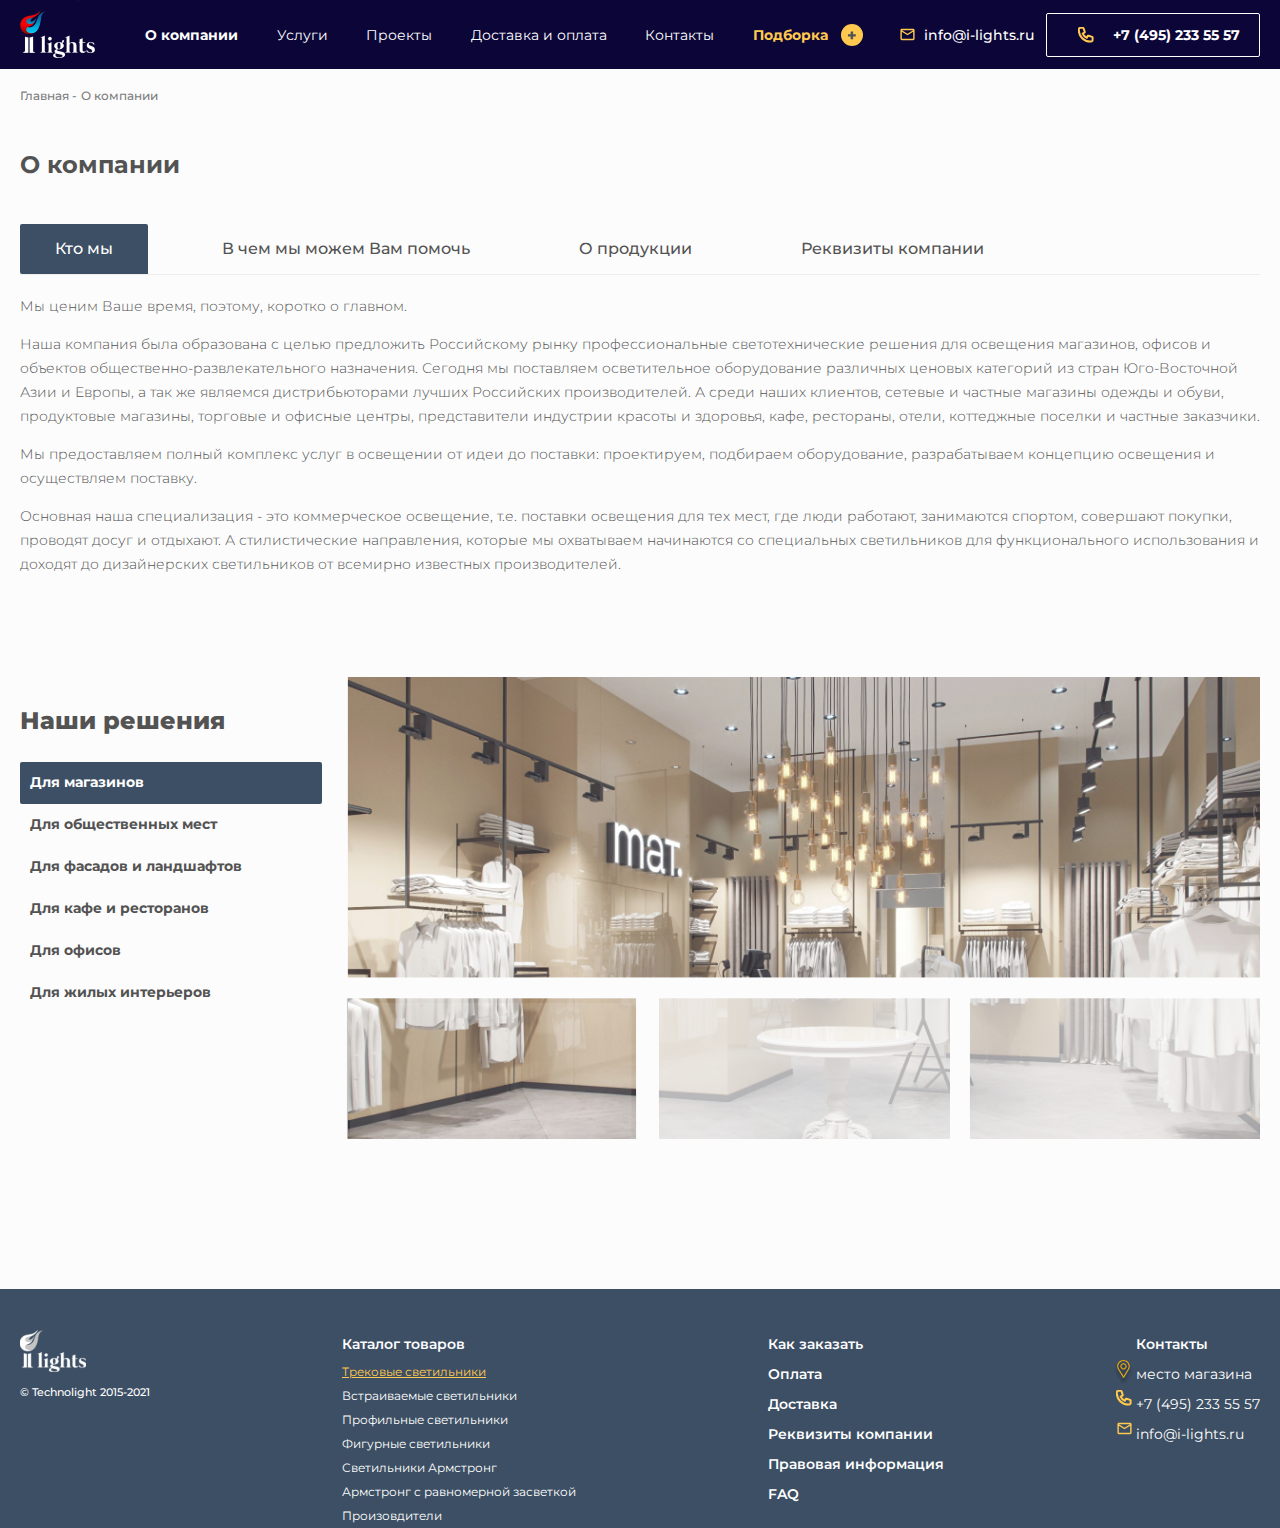
==== commit 92036e6a: "edit header" ====
--- a/about.html
+++ b/about.html
@@ -5,10 +5,10 @@
     <meta http-equiv="X-UA-Compatible" content="IE=edge" />
     <meta name="viewport" content="width=device-width, initial-scale=1.0" />
     <link rel="stylesheet" href="./css/main.css">
-    <title>Aabout Page</title>
+    <title>Services Page</title>
   </head>
 
-  <body> 
+  <body>
     <header class="site-header">
       <div class="container">
         <div class="header__inner">
@@ -19,13 +19,13 @@
                 <a class="navbar__item__link select" href="./about.html"> О компании</a>
               </li>
               <li class="navbar__item">
-                <a class="navbar__item__link" href="./about.html"> Услуги</a>
-              </li>
-              <li class="navbar__item">
-                <a class="navbar__item__link" href="./about.html"> Проекты</a>
-              </li>
-              <li class="navbar__item">
-                <a class="navbar__item__link" href="./about.html">Доставка и оплата</a>
+                <a class="navbar__item__link" href="./services.html"> Услуги</a>
+              </li>
+              <li class="navbar__item">
+                <a class="navbar__item__link" href="./catalog.html"> Проекты</a>
+              </li>
+              <li class="navbar__item">
+                <a class="navbar__item__link" href="./index.html">Доставка и оплата</a>
               </li>
               <li class="navbar__item">
                 <a class="navbar__item__link" href="./about.html"> Контакты</a>
@@ -42,486 +42,235 @@
           <button type="submit" class="burger__btn"><img class="b__line" src="./images/line1.svg" alt=""> <img class="b__line2" src="./images/line1.svg" alt=""><img class="b__line" src="./images/line1.svg" alt=""></button>
         </div>
       </div>
-    </header> 
-    
-    <main >  
-
-      <section class="hero__hero">
-      <div class="container"> 
-         <div class="herohero__inner"> 
-           
-            <div class="herohero__blocks"> 
-               <h2 class="herohero__title"><span class="herohero__span">I-LIGHTS</span> - Эффективные решения</h2> 
-
-               <div class="herohero__text">  
-                <p class="herohero__text">Компания I-lights это современная производственно-проектная организация с многолентим опытом работы в сфере разработки </p>
-               </div> 
-                <a class="herohero__link" href="https://echo.htmlacademy.ru">Подробнее</a>
-            </div> 
-
-            <div class="herohero__img__img"> 
-                <img class="herohero__img" src="./images/img-hero.png" alt="img hero " width="662" height="460">  
-
-                <img class="herohero__img__activ" src="./images/img-hero-rsponsivi.png" alt="img hero " width="662" height="460">
-            </div>
-         </div>
-      </div> 
-      </section> 
-
-       <section class="catalog"> 
-          <div class="container"> 
-            <span class="catalog__span"></span><h2 class="catalog__title">Каталог</h2> 
-             <div class="catalog__inner">  
-                    
-                 <div class="catalog__inner__blockss"> 
-                    <h3 class="catalog__inner__subtitle">Трековые светильники</h3> 
-                        <div class="catalog__inner__text"> 
-                          <p class="catalog__inner__text">Органично вписываются в интерьеры в стиле хай-тек, лофт </p>
-                        </div> 
-
-                         <a class="catalog__inner__link" href="#">Перейти в каталог</a> 
-                         <div class="catalog__inner__list"> 
-                             <p class="catalog__inner__item">Встраиваемые светильники</p> 
-                             <p class="catalog__inner__item">Фигурные светильники</p> 
-                             <p class="catalog__inner__item">Светильники Армстронг</p> 
-                             <p class="catalog__inner__item">Светильники Армстронг 
-                              с равномерной засветкой</p>
-
-                         </div>
-                 </div> 
-
-                 <div class="catalog__blog__img"> 
-                  <img class="catalog__img" src="./images/photo_2022-09-15_15-53-44.jpg" alt="catalog images" width="960" height="500">
-                 </div>
+    </header>
+    <main >
+ 
+   <section class="services"> 
+
+<div class="container">  
+
+   <div class="services__inner"> 
+     <a class="services__title__link" href="">Главная   -</a>  <a class="services__title__link" href=""> О компании</a>
+
+   </div> 
+
+   <div class="service__blk"> 
+
+    <h3 class="service__blk__title">О компании</h3>  
+
+    <ol class="service__blk__list">  
+
+      <li class="service__blk__item  service__blk__item__activ"> 
+
+        <a class="service__blk__link service__blk__link__activ" href="#">Кто мы</a> 
+
+         
+       <details class="formes__content__detailes__">
+        <summary class="formes__content__">
+          <h3 class="formes__title_">
+            Кто мы
+          </h3>
+
+          <svg class="svg__formes__sumari" width="41" height="41" fill="none" xmlns="http://www.w3.org/2000/svg">
+            <path d="M28.989 15.784a1.667 1.667 0 0 0-2.35 0l-5.983 5.9-5.9-5.9a1.667 1.667 0 1 0-2.35 2.367l7.066 7.066a1.666 1.666 0 0 0 2.367 0l7.15-7.066a1.666 1.666 0 0 0 0-2.367Z" fill="#333"></path>
+          </svg> 
+
+       
+        </summary> 
+        <p class="formes__title__text"> 
+
+          Мы ценим Ваше время, поэтому, коротко о главном.
+
+Наша компания была образована с целью предложить Российскому рынку профессиональные светотехнические решения для освещения магазинов, офисов и объектов общественно-развлекательного назначения. Сегодня мы поставляем осветительное оборудование различных ценовых категорий из стран Юго-Восточной Азии и Европы, а так же являемся дистрибьюторами лучших Российских производителей. А среди наших клиентов, сетевые и частные магазины одежды и обуви, продуктовые магазины, торговые и офисные центры, представители индустрии красоты и здоровья, кафе, рестораны, отели, коттеджные поселки и частные заказчики.
+
+Мы предоставляем полный комплекс услуг в освещении от идеи до поставки: проектируем, подбираем оборудование, разрабатываем концепцию освещения и осуществляем поставку.
+
+Основная наша специализация - это коммерческое освещение, т.е. поставки освещения для тех мест, где люди работают, занимаются спортом, совершают покупки, проводят досуг и отдыхают. А стилистические направления, которые мы охватываем начинаются со специальных светильников для функционального использования и доходят до дизайнерских светильников от всемирно известных производителей.
+        </p>
+        </details>  
+ 
+      </li> 
+
+      <li class="service__blk__item"> 
+
+        <a class="service__blk__link" href="#">В чем мы можем Вам помочь</a> 
+
+        <details class="formes__content__detailes__">
+          <summary class="formes__content__">
+            <h3 class="formes__title_">
+              В чем мы можем Вам помочь
+            </h3>
+  
+            <svg class="svg__formes__sumari" width="41" height="41" fill="none" xmlns="http://www.w3.org/2000/svg">
+              <path d="M28.989 15.784a1.667 1.667 0 0 0-2.35 0l-5.983 5.9-5.9-5.9a1.667 1.667 0 1 0-2.35 2.367l7.066 7.066a1.666 1.666 0 0 0 2.367 0l7.15-7.066a1.666 1.666 0 0 0 0-2.367Z" fill="#333"></path>
+            </svg> 
+  
+          
+          </summary> 
+          <p class="formes__title__text"> 
+  
+            Мы ценим Ваше время, поэтому, коротко о главном.
+
+Наша компания была образована с целью предложить Российскому рынку профессиональные светотехнические решения для освещения магазинов, офисов и объектов общественно-развлекательного назначения. Сегодня мы поставляем осветительное оборудование различных ценовых категорий из стран Юго-Восточной Азии и Европы, а так же являемся дистрибьюторами лучших Российских производителей. А среди наших клиентов, сетевые и частные магазины одежды и обуви, продуктовые магазины, торговые и офисные центры, представители индустрии красоты и здоровья, кафе, рестораны, отели, коттеджные поселки и частные заказчики.
+
+Мы предоставляем полный комплекс услуг в освещении от идеи до поставки: проектируем, подбираем оборудование, разрабатываем концепцию освещения и осуществляем поставку.
+
+Основная наша специализация - это коммерческое освещение, т.е. поставки освещения для тех мест, где люди работают, занимаются спортом, совершают покупки, проводят досуг и отдыхают. А стилистические направления, которые мы охватываем начинаются со специальных светильников для функционального использования и доходят до дизайнерских светильников от всемирно известных производителей.
+          </p>
+          </details>  
+
+      </li> 
+
+      <li class="service__blk__item"> 
+
+        <a class="service__blk__link" href="#">О продукции</a> 
+
+        <details class="formes__content__detailes__">
+          <summary class="formes__content__">
+            <h3 class="formes__title_">
+              О продукции
+            </h3>
+             <div >
+            <svg class="svg__formes__sumari" width="41" height="41" fill="none" xmlns="http://www.w3.org/2000/svg">
+              <path d="M28.989 15.784a1.667 1.667 0 0 0-2.35 0l-5.983 5.9-5.9-5.9a1.667 1.667 0 1 0-2.35 2.367l7.066 7.066a1.666 1.666 0 0 0 2.367 0l7.15-7.066a1.666 1.666 0 0 0 0-2.367Z" fill="#333"></path>
+            </svg> 
              </div>
-          </div>
-
-       </section>
-
-
-<section class="uclugi"> 
-    <div class="container"> 
-      <div class="uclugi__inner"> 
-         <span class="uclugiy__span"></span> <h2 class="ucligi__inner__title">Услуги</h2> 
-
-         <div class="uclugi__inner__blog"> 
-
-             <div class="uslugiy__inner__content">  
-
-             <div class="uclugi__svg"> 
-             
-                <svg width="42" height="42" fill="none" xmlns="http://www.w3.org/2000/svg"><path d="M32.415 25.205a11.69 11.69 0 0 0-1.216-2.927l.808-1.615-1.34-1.34c-.46.64-.985 1.24-1.578 1.778l-1.335 1.214-.232.422a8.478 8.478 0 0 1 2.01 5.48A8.531 8.531 0 0 1 21 36.746a8.531 8.531 0 0 1-8.531-8.53 8.49 8.49 0 0 1 2.107-5.602L12.911 21.1a11.4 11.4 0 0 1-1.583-1.775l-1.335 1.336.808 1.615c-.538.92-.945 1.903-1.216 2.927l-1.71.57v4.883l1.71.57a11.69 11.69 0 0 0 1.216 2.928l-.808 1.615 3.454 3.453 1.615-.807c.92.537 1.902.945 2.926 1.214l.57 1.711h4.883l.57-1.71a11.713 11.713 0 0 0 2.927-1.215l1.615.808 3.454-3.454-.808-1.615c.538-.92.945-1.902 1.216-2.927l1.71-.57v-4.883l-1.71-.57Z" fill="#FFC94F"/><path d="m28.563 8.84 1.155-.625a9.408 9.408 0 0 0-8.28-4.936H21V4.59h.438a8.093 8.093 0 0 1 7.125 4.249ZM19.792 4.628l-.127-1.306a9.34 9.34 0 0 0-1.413.247l.326 1.272a8.054 8.054 0 0 1 1.214-.213Z" fill="#535353"/><path d="M40.48 10.25 34.78 6.688V9.84h-1.663C31.82 4.488 27 .654 21.438.654h-.876c-4.51 0-8.664 2.564-10.71 6.562H7.219V4.064L1.52 7.624a1.83 1.83 0 0 0-.865 1.56c0 .64.323 1.223.865 1.562l5.698 3.56v-3.152H8.64a12.184 12.184 0 0 0-.109 1.53c0 3.383 1.436 6.628 3.938 8.903l1.211 1.1a9.16 9.16 0 0 0-1.867 5.53c0 5.065 4.12 9.187 9.187 9.187 5.066 0 9.188-4.122 9.188-9.188 0-2-.663-3.937-1.868-5.529l1.21-1.1c2.217-2.015 3.598-4.834 3.873-7.808h1.378v3.153l5.699-3.56c.54-.34.864-.924.864-1.562a1.83 1.83 0 0 0-.864-1.56ZM20.562 1.965h.876c4.848 0 9.068 3.268 10.332 7.875h-8.145c-.742 0-1.419.257-1.969.674v-.018a3.285 3.285 0 0 0-3.281-3.28h-7.026c1.917-3.218 5.423-5.25 9.213-5.25Zm5.032 24.938a.657.657 0 0 1 0 1.312h-9.188a.657.657 0 0 1 0-1.312h9.188Zm.656 3.28a.657.657 0 0 1-.656.657h-9.188a.657.657 0 0 1 0-1.312h9.188c.362 0 .656.294.656.656ZM5.906 9.842v2.098l-3.69-2.306a.526.526 0 0 1 0-.896l3.69-2.306V8.53h12.469c1.085 0 1.969.883 1.969 1.968v15.095H19.03V11.153c0-.724-.588-1.313-1.312-1.313H5.906Zm3.938 2.844c0-.514.048-1.025.121-1.531h7.754V25.59h-.704a5.117 5.117 0 0 0-1.623-3.122l-2.039-1.854a10.732 10.732 0 0 1-3.51-7.93Zm3.281 15.531c0-1.67.537-3.292 1.52-4.637.579.583.95 1.337 1.064 2.146a1.966 1.966 0 0 0-1.271 1.835c0 .506.197.963.511 1.312-.315.35-.511.807-.511 1.313 0 .854.55 1.576 1.312 1.848v2.036a7.85 7.85 0 0 1-2.625-5.853Zm3.938 6.81v-2.872h7.875v2.871A7.816 7.816 0 0 1 21 36.091a7.816 7.816 0 0 1-3.938-1.066Zm9.187-.957v-2.036a1.966 1.966 0 0 0 1.313-1.848c0-.506-.198-.963-.512-1.313.315-.349.512-.806.512-1.312 0-.84-.53-1.553-1.272-1.835a3.796 3.796 0 0 1 1.063-2.146 7.851 7.851 0 0 1 1.521 4.637 7.85 7.85 0 0 1-2.625 5.853Zm2.397-13.454L26.61 22.47a5.117 5.117 0 0 0-1.624 3.122h-.704V13.78h7.806a10.779 10.779 0 0 1-3.44 6.837Zm11.136-8.357-3.69 2.306v-2.098H24.282c-.724 0-1.312.589-1.312 1.313V25.59h-1.313V13.122c0-1.085.884-1.968 1.969-1.968h12.469V9.056l3.69 2.306a.526.526 0 0 1 0 .896Z" fill="#535353"/></svg>
-                
-             </div>
-             
-           <details class="uclugiy__inner__detailes">  
-             <summary class="uclugiy__inner__summari"> 
-
-              <h3 class="uclugiy__inner__det__text">Изготовление счетильников для торгового и общественного освещени</h3> 
-
-              <svg class="uclugiy__summariy__svg" width="15" height="15" fill="none" xmlns="http://www.w3.org/2000/svg"><path d="m9.866.278-.078 5.22 5.1.075-.058 3.87-5.1-.076-.077 5.19-3.66-.055.078-5.19-5.1-.076.058-3.87 5.1.077.077-5.22 3.66.055Z" fill="#FFC94F"/></svg>
-             </summary>
-                <p class="uclugiy__inner__text">Мы ценим Ваше время, поэтому, коротко о главном.
-                  Наша компания была образована с целью предложить Российскому рынку профессиональные светотехнические решения для освещения магазинов, офисов и объектов общественно-развлекательного назначения. Сегодня мы поставляем осветительное оборудование различных ценовых категорий из стран Юго-Восточной Азии и Европы, а так же являемся дистрибьюторами лучших Российских производителей. А среди наших клиентов, сетевые и частные магазины одежды и обуви, продуктовые магазины, торговые и офисные центры, представители индустрии красоты и здоровья, кафе, рестораны, отели, коттеджные поселки и частные заказчики.
-                  </p>
-           </details>
-            </div> 
+      
+          </summary> 
+          <p class="formes__title__text"> 
+  
+            Мы ценим Ваше время, поэтому, коротко о главном.
+
+Наша компания была образована с целью предложить Российскому рынку профессиональные светотехнические решения для освещения магазинов, офисов и объектов общественно-развлекательного назначения. Сегодня мы поставляем осветительное оборудование различных ценовых категорий из стран Юго-Восточной Азии и Европы, а так же являемся дистрибьюторами лучших Российских производителей. А среди наших клиентов, сетевые и частные магазины одежды и обуви, продуктовые магазины, торговые и офисные центры, представители индустрии красоты и здоровья, кафе, рестораны, отели, коттеджные поселки и частные заказчики.
+
+Мы предоставляем полный комплекс услуг в освещении от идеи до поставки: проектируем, подбираем оборудование, разрабатываем концепцию освещения и осуществляем поставку.
+
+Основная наша специализация - это коммерческое освещение, т.е. поставки освещения для тех мест, где люди работают, занимаются спортом, совершают покупки, проводят досуг и отдыхают. А стилистические направления, которые мы охватываем начинаются со специальных светильников для функционального использования и доходят до дизайнерских светильников от всемирно известных производителей.
+          </p>
+          </details>  
+
+      </li> 
+
+      <li class="service__blk__item"> 
+
+        <a class="service__blk__link" href="#">Реквизиты компании</a> 
+
+        <details class="formes__content__detailes__">
+          <summary class="formes__content__">
+            <h3 class="formes__title_">
+              Реквизиты компании
+            </h3>
+  
+            <svg class="svg__formes__sumari" width="41" height="41" fill="none" xmlns="http://www.w3.org/2000/svg">
+              <path d="M28.989 15.784a1.667 1.667 0 0 0-2.35 0l-5.983 5.9-5.9-5.9a1.667 1.667 0 1 0-2.35 2.367l7.066 7.066a1.666 1.666 0 0 0 2.367 0l7.15-7.066a1.666 1.666 0 0 0 0-2.367Z" fill="#333"></path>
+            </svg> 
+  
+         
+          </summary> 
+          <p class="formes__title__text"> 
+  
+            Мы ценим Ваше время, поэтому, коротко о главном.
+Наша компания была образована с целью предложить Российскому рынку профессиональные светотехнические решения для освещения магазинов, офисов и объектов общественно-развлекательного назначения. Сегодня мы поставляем осветительное оборудование различных ценовых категорий из стран Юго-Восточной Азии и Европы, а так же являемся дистрибьюторами лучших Российских производителей. А среди наших клиентов, сетевые и частные магазины одежды и обуви, продуктовые магазины, торговые и офисные центры, представители индустрии красоты и здоровья, кафе, рестораны, отели, коттеджные поселки и частные заказчики.
+Мы предоставляем полный комплекс услуг в освещении от идеи до поставки: проектируем, подбираем оборудование, разрабатываем концепцию освещения и осуществляем поставку.
+Основная наша специализация - это коммерческое освещение, т.е. поставки освещения для тех мест, где люди работают, занимаются спортом, совершают покупки, проводят досуг и отдыхают. А стилистические направления, которые мы охватываем начинаются со специальных светильников для функционального использования и доходят до дизайнерских светильников от всемирно известных производителей.
+          </p>
+          </details>  
+
+      </li>
+    </ol> 
+
+    <div class="services__blk__text"> 
+
+      <p class="services__blk__text"> 
+
+        Мы ценим Ваше время, поэтому, коротко о главном.
+      </p> 
+
+      <p class="services__blk__text"> 
+        Наша компания была образована с целью предложить Российскому рынку профессиональные светотехнические решения для освещения магазинов, офисов и объектов общественно-развлекательного назначения. Сегодня мы поставляем осветительное оборудование различных ценовых категорий из стран Юго-Восточной Азии и Европы, а так же являемся дистрибьюторами лучших Российских производителей. А среди наших клиентов, сетевые и частные магазины одежды и обуви, продуктовые магазины, торговые и офисные центры, представители индустрии красоты и здоровья, кафе, рестораны, отели, коттеджные поселки и частные заказчики.
+        
+      </p> 
+
+      <p class="services__blk__text"> 
+
+        Мы предоставляем полный комплекс услуг в освещении от идеи до поставки: проектируем, подбираем оборудование, разрабатываем концепцию освещения и осуществляем поставку.
+        
+      </p> 
+
+      <p class="services__blk__text"> 
+
+        Основная наша специализация - это коммерческое освещение, т.е. поставки освещения для тех мест, где люди работают, занимаются спортом, совершают покупки, проводят досуг и отдыхают. А стилистические направления, которые мы охватываем начинаются со специальных светильников для функционального использования и доходят до дизайнерских светильников от всемирно известных производителей.
+      </p>
+    </div>
+     
+    <div class="services__inner__contactis"> 
+
+      <div class="services__inner__contactis__aside"> 
+      <h3 class="services__inner__contactis__title">Наши решения</h3> 
+
+         <ol class="services__inner__contactis__list"> 
               
-            <div class="uslugiy__inner__content"> 
-              <div class="uclugi__svg"> 
-               <svg width="42" height="43" fill="none" xmlns="http://www.w3.org/2000/svg"><path d="M12.469 14.778H8.53v-3.28h3.938v3.28ZM20.344 14.778h-3.938v-3.28h3.938v3.28ZM24.938 21.34h-4.594v-3.28h4.593v3.28ZM16.406 21.34H12.47v-3.28h3.937v3.28ZM8.531 21.34H4.594v-3.28H8.53v3.28ZM32.813 39.716a4.6 4.6 0 0 1-4.594-4.594 4.6 4.6 0 0 1 4.593-4.594 4.6 4.6 0 0 1 4.594 4.594 4.6 4.6 0 0 1-4.593 4.594Zm0-5.906c-.724 0-1.313.588-1.313 1.312a1.314 1.314 0 0 0 2.625 0c0-.724-.589-1.312-1.313-1.312ZM11.813 39.716a4.6 4.6 0 0 1-4.594-4.594 4.6 4.6 0 0 1 4.593-4.594 4.6 4.6 0 0 1 4.594 4.594 4.6 4.6 0 0 1-4.593 4.594Zm0-5.906c-.724 0-1.313.588-1.313 1.312a1.314 1.314 0 0 0 2.625 0c0-.724-.589-1.312-1.313-1.312ZM16.406 8.216H12.47V4.935h3.937v3.28Z" fill="#FFC94F"/><path d="m39.53 24.622-.876-.438-.891-5.35a3.27 3.27 0 0 0-3.237-2.743h-6.964c-1.067 0-2.008.52-2.607 1.312h-1.986v-6.562H19.03V4.278H9.844v6.563H5.906v6.562H1.97v6.563c-.724 0-1.313.589-1.313 1.312v1.313c0 .724.589 1.312 1.313 1.312v5.907c0 1.085.883 1.968 1.968 1.968h3.334a4.61 4.61 0 0 1-.052-.656c0-.223.021-.44.052-.656H3.938a.656.656 0 0 1-.657-.656v-.657H6.42l.984-3.937H3.281v-1.313h21v6.563h-7.927c.03.215.052.433.052.656 0 .223-.021.441-.052.656H28.27a4.601 4.601 0 0 1-.052-.656c0-.223.021-.44.052-.656h-.052V26.59H34.78v4.387c.492.234.936.55 1.313.936V23.31l-.648-3.522a1.313 1.313 0 0 0-1.29-1.072h-5.937c-.724 0-1.313.589-1.313 1.312v14.438h-1.312V19.372c0-1.085.883-1.969 1.968-1.969h6.964c.967 0 1.783.693 1.942 1.646l1.002 6.01 1.473.737a1.959 1.959 0 0 1 1.088 1.76v.347h-2.625v3.031l2.625 1.312v1.564a.656.656 0 0 1-.656.656h-2.021c.03.215.052.433.052.656 0 .223-.021.441-.052.656h2.021a1.971 1.971 0 0 0 1.969-1.968v-6.253c0-1.25-.695-2.374-1.814-2.935ZM5.722 30.528l-.328 1.313H3.28v-1.313h2.44Zm28.403-5.25h-.656a1.314 1.314 0 0 1-1.313-1.312h2.625v1.312h-.656Zm.03-5.25.492 2.625h-2.49c-.725 0-1.313.59-1.313 1.313 0 .48.139.925.365 1.312h-2.99v-5.25h5.936Zm-9.874-.656v4.594h-5.25v-5.25h5.317a3.28 3.28 0 0 0-.067.656Zm-6.562-.656v5.25h-6.563v-5.25h6.563Zm3.937-1.313h-6.562v-5.25h6.562v5.25Zm-10.5-11.812h6.563v5.25h-6.563V5.59ZM7.22 12.153h6.562v5.25H7.22v-5.25ZM3.28 18.716h6.563v5.25H3.28v-5.25ZM1.97 26.59v-1.313H24.28v1.313H1.97Zm36.75 3.532v-.907h1.312v1.563l-1.312-.656Z" fill="#535353"/><path d="M32.813 33.153a1.971 1.971 0 0 0-1.97 1.97c0 1.085.884 1.968 1.97 1.968a1.971 1.971 0 0 0 1.968-1.969 1.971 1.971 0 0 0-1.968-1.969Zm0 2.625a.657.657 0 1 1 0-1.313.657.657 0 0 1 0 1.313ZM11.813 33.153a1.971 1.971 0 0 0-1.97 1.97c0 1.085.884 1.968 1.97 1.968a1.971 1.971 0 0 0 1.968-1.969 1.971 1.971 0 0 0-1.969-1.969Zm0 2.625a.657.657 0 1 1 0-1.313.657.657 0 0 1 0 1.313Z" fill="#535353"/></svg>
-              </div>
-           <details class="uclugiy__inner__detailes">  
-            <summary class="uclugiy__inner__summari"> 
-
-             <h3 class="uclugiy__inner__det__text">Поставки дизайнерского света от ведущих европейских производителей</h3> 
-
-             <svg class="uclugiy__summariy__svg" width="15" height="15" fill="none" xmlns="http://www.w3.org/2000/svg"><path d="m9.866.278-.078 5.22 5.1.075-.058 3.87-5.1-.076-.077 5.19-3.66-.055.078-5.19-5.1-.076.058-3.87 5.1.077.077-5.22 3.66.055Z" fill="#FFC94F"/></svg>
-            </summary>
-               <p class="uclugiy__inner__text">Мы ценим Ваше время, поэтому, коротко о главном.
-                 Наша компания была образована с целью предложить Российскому рынку профессиональные светотехнические решения для освещения магазинов, офисов и объектов общественно-развлекательного назначения. Сегодня мы поставляем осветительное оборудование различных ценовых категорий из стран Юго-Восточной Азии и Европы, а так же являемся дистрибьюторами лучших Российских производителей. А среди наших клиентов, сетевые и частные магазины одежды и обуви, продуктовые магазины, торговые и офисные центры, представители индустрии красоты и здоровья, кафе, рестораны, отели, коттеджные поселки и частные заказчики.
-                 </p>
-          </details>
-           </div>
-              
-
-
-           <div class="uslugiy__inner__content">  
-            <div class="uclugi__svg"> 
-           <svg width="38" height="38" fill="none" xmlns="http://www.w3.org/2000/svg"><path d="M33.25 18.404c0-.984-.797-1.782-1.781-1.782h-1.422a4 4 0 0 1-3.328-1.781 4.001 4.001 0 0 1-3.329 1.781H21.97c-.984 0-1.782.798-1.782 1.782 0 .209.043.407.11.593h-.11l-.077-1.916-.224-.673a5.71 5.71 0 0 1 5.41-7.504h6.869a2.276 2.276 0 0 1 2.273 2.272c0 .607-.237 1.178-.666 1.608l-.185.185a3.419 3.419 0 0 1 1.444 2.795c0 .679-.199 1.336-.576 1.901l-.887 1.332h-.427c.066-.186.109-.384.109-.593Z" fill="#FFC94F"/><path d="M11.875 4.747a.594.594 0 0 0-.594-.594H8.312v2.89L3.087 3.56 8.312.076v2.89h2.97c.981 0 1.78.8 1.78 1.781v1.781h-1.187v-1.78Zm-4.75-2.453L5.227 3.56l1.898 1.266V2.294ZM13.063 7.716h-1.188v1.187h1.188V7.716Z" fill="#535353"/><path d="M2.124 21.372a1.79 1.79 0 0 0 1.66-1.13 1.781 1.781 0 0 0-.382-1.955l-1.083-1.082 4.2-4.2 1.083 1.082c.203.204.447.347.71.431v-3.833a.594.594 0 0 0-.594-.594H5.937v2.89L.71 9.497l5.226-3.484v2.89H7.72c.982 0 1.781.8 1.781 1.782v3.8c.03-.011.059-.018.087-.03a1.776 1.776 0 0 0 1.1-1.646v-1.53h1.188V10.09h1.188v1.187h1.187v-1.187h1.188v1.187h1.187v1.53c0 .724.432 1.37 1.13 1.66.019.008.039.012.058.019V8.31c0-.773.498-1.427 1.187-1.672V4.153h-2.969a.594.594 0 0 0-.593.594v1.781H14.25v-1.78c0-.983.8-1.782 1.781-1.782H19V.076l5.227 3.484-4.453 2.968h9.913v-2.89l5.227 3.484-2.682 1.788c-.023 0-.044-.007-.067-.007h-2.477V7.716H19.593A.594.594 0 0 0 19 8.31v6.21c.225-.074.432-.2.616-.36a5.812 5.812 0 0 0-.022.446c0 .31.025.617.075.92a2.996 2.996 0 0 1-2.4.027 2.963 2.963 0 0 1-1.831-2.745v-.342h-3.563v.343c0 1.205-.72 2.283-1.86 2.755a2.965 2.965 0 0 1-3.253-.638l-.243-.242L4 17.204l.242.244c.855.854 1.106 2.132.627 3.279a2.961 2.961 0 0 1-2.744 1.833H1.78v3.562h.343c1.205 0 2.283.72 2.755 1.86a2.967 2.967 0 0 1-.637 3.253l-.243.243 2.521 2.52.243-.242c.854-.854 2.13-1.105 3.28-.626a2.96 2.96 0 0 1 1.832 2.743v.343h4.156v-3.91a8.291 8.291 0 0 1-2.375.347c-4.584 0-8.312-3.728-8.312-8.312s3.728-8.313 8.312-8.313c2.333 0 4.441.97 5.953 2.523-.003-.05-.015-.097-.015-.148a2.377 2.377 0 0 1 2.375-2.375h1.422a3.398 3.398 0 0 0 2.834-1.517l.494-.74.494.74a3.399 3.399 0 0 0 2.834 1.517h1.422a2.377 2.377 0 0 1 2.375 2.375 2.377 2.377 0 0 1-2.375 2.375h-.156a4.757 4.757 0 0 1-2.085 2.838l.345 1.381 2.5.357c.912.131 1.8.47 2.567.98a6.201 6.201 0 0 1 2.766 5.17v5.9H10.688v-1.53a1.79 1.79 0 0 0-1.131-1.66 1.78 1.78 0 0 0-1.955.382L6.52 35.678l-4.2-4.2 1.082-1.083c.513-.513.663-1.28.369-1.985a1.778 1.778 0 0 0-1.647-1.1H.594v-5.938h1.53ZM4.75 8.232 2.852 9.496l1.898 1.266V8.231Zm15.438-3.406 1.898-1.266-1.898-1.266v2.532Zm10.687 3.562 1.898-1.266-1.898-1.266v2.532Zm-6.69 17.763-.733.104.702 1.9 1.503-.9-1.472-1.104Zm-2.651.38c-.054.007-.106.022-.159.031v3.213l2.25.376-1.377-3.723-.715.102Zm5.185 1.471-2.146 1.288 2.146 5.806 2.146-5.806-2.146-1.288Zm.852 8.214h1.178l1.944-3.402-1.46-1.095-1.662 4.497Zm-3.367-4.497-1.46 1.095 1.944 3.402h1.178l-1.662-4.497Zm-3.011.773 1.684-1.262-2.69-.448v-3.854c-.253.114-.5.241-.73.395a5.016 5.016 0 0 0-2.238 4.18v4.713h6.102l-2.128-3.724Zm-2.828-7.557H14.25v4.115a4.755 4.755 0 0 0 4.115-4.115Zm-5.302 0H8.947a4.754 4.754 0 0 0 4.116 4.115v-4.115Zm0-1.188v-4.115a4.754 4.754 0 0 0-4.116 4.115h4.116Zm1.187 0h4.115a4.754 4.754 0 0 0-4.115-4.115v4.115Zm-.594-6.531a7.133 7.133 0 0 0-7.125 7.125 7.133 7.133 0 0 0 7.125 7.125 7.09 7.09 0 0 0 2.404-.425 6.21 6.21 0 0 1 .27-1.406 5.887 5.887 0 0 1-2.674.643 5.944 5.944 0 0 1-5.937-5.937 5.944 5.944 0 0 1 5.937-5.938 5.944 5.944 0 0 1 5.938 5.938c0 .58-.088 1.139-.243 1.669.42-.22.867-.396 1.328-.517.06-.38.102-.764.102-1.152a7.133 7.133 0 0 0-7.125-7.125Zm8.313 7.125c0 .313-.02.625-.054.934l1.95-.278.345-1.38a4.76 4.76 0 0 1-2.085-2.839h-.156c-.32 0-.623-.065-.9-.179.57 1.127.9 2.395.9 3.742Zm-1.188-5.938c0 .655.533 1.188 1.188 1.188v-2.375c-.655 0-1.188.532-1.188 1.187Zm11.875 0c0-.654-.532-1.187-1.187-1.187v2.375c.655 0 1.187-.533 1.187-1.188Zm-2.375 1.188v-2.375h-.234a4.582 4.582 0 0 1-3.328-1.427 4.583 4.583 0 0 1-3.328 1.427h-.235v2.375a3.566 3.566 0 0 0 3.563 3.562 3.566 3.566 0 0 0 3.562-3.562Zm-3.562 4.75c-.492 0-.967-.076-1.413-.214l-.29 1.163 1.703 1.277 1.703-1.277-.29-1.164c-.447.14-.922.215-1.413.215Zm2.534 1.81-1.472 1.104 1.502.9.703-1.9-.733-.104Zm1.936.276-1.376 3.723 2.25-.375v-3.213c-.053-.01-.106-.025-.159-.033l-.715-.102Zm5.03 5.077a5.014 5.014 0 0 0-2.238-4.181 5.006 5.006 0 0 0-.731-.395v3.854l-2.69.448 1.684 1.262-2.127 3.724h6.102v-4.712Z" fill="#535353"/><path d="M15.438 7.716H14.25v1.187h1.188V7.716Z" fill="#535353"/></svg>
-            </div> 
-          <details class="uclugiy__inner__detailes">  
-            <summary class="uclugiy__inner__summari"> 
-
-             <h3 class="uclugiy__inner__det__text">Проектирование, светотехнические расчеты и разработка концепции освещения</h3> 
-
-             <svg class="uclugiy__summariy__svg" width="15" height="15" fill="none" xmlns="http://www.w3.org/2000/svg"><path d="m9.866.278-.078 5.22 5.1.075-.058 3.87-5.1-.076-.077 5.19-3.66-.055.078-5.19-5.1-.076.058-3.87 5.1.077.077-5.22 3.66.055Z" fill="#FFC94F"/></svg>
-            </summary>
-               <p class="uclugiy__inner__text">Мы ценим Ваше время, поэтому, коротко о главном.
-                 Наша компания была образована с целью предложить Российскому рынку профессиональные светотехнические решения для освещения магазинов, офисов и объектов общественно-развлекательного назначения. Сегодня мы поставляем осветительное оборудование различных ценовых категорий из стран Юго-Восточной Азии и Европы, а так же являемся дистрибьюторами лучших Российских производителей. А среди наших клиентов, сетевые и частные магазины одежды и обуви, продуктовые магазины, торговые и офисные центры, представители индустрии красоты и здоровья, кафе, рестораны, отели, коттеджные поселки и частные заказчики.
-                 </p>
-          </details>
-            </div>
-            
-              <div class="uslugiy__inner__content"> 
-            <div class="uclugi__svg"> 
-             <svg width="37" height="37" fill="none" xmlns="http://www.w3.org/2000/svg"><path d="M14.23 36.266a1.733 1.733 0 1 0 0-3.467 1.733 1.733 0 0 0 0 3.467ZM3.034 32.365a2.311 2.311 0 1 0 0-4.622 2.311 2.311 0 0 0 0 4.622ZM33.967 19.942a2.311 2.311 0 1 0 0-4.623 2.311 2.311 0 0 0 0 4.623ZM5.43 20.52a2.311 2.311 0 1 0 0-4.623 2.311 2.311 0 0 0 0 4.623ZM24.607 16.612a1.734 1.734 0 1 0 0-3.467 1.734 1.734 0 0 0 0 3.467ZM13.189 13.145a1.733 1.733 0 1 0 0-3.467 1.733 1.733 0 0 0 0 3.467ZM30.993 32.365a2.311 2.311 0 1 0 0-4.623 2.311 2.311 0 0 0 0 4.623ZM18.5 27.02a3.178 3.178 0 1 0 0-6.356 3.178 3.178 0 0 0 0 6.356Z" fill="#FFC94F"/><path d="M3.034 27.02A3.037 3.037 0 0 0 0 30.054a3.037 3.037 0 0 0 3.034 3.034 3.037 3.037 0 0 0 3.033-3.034 3.037 3.037 0 0 0-3.033-3.034Zm0 4.623a1.59 1.59 0 0 1-1.59-1.59 1.59 1.59 0 0 1 1.59-1.588c.876 0 1.589.713 1.589 1.589a1.59 1.59 0 0 1-1.59 1.589ZM33.966 20.664A3.037 3.037 0 0 0 37 17.63a3.037 3.037 0 0 0-3.034-3.033 3.037 3.037 0 0 0-3.003 3.461l-9.178 3.686a3.923 3.923 0 0 0-.531-.661l2.627-3.858a2.459 2.459 0 0 0 3.18-2.347 2.458 2.458 0 0 0-2.455-2.455 2.458 2.458 0 0 0-2.456 2.456c0 .579.202 1.111.539 1.531L20.06 20.27a3.861 3.861 0 0 0-.838-.259V.729a.722.722 0 0 0-1.445 0v19.28c-.004.002-.01.003-.014.003l-2.97-6.745c.521-.45.85-1.115.85-1.855a2.459 2.459 0 0 0-2.455-2.456 2.459 2.459 0 0 0-2.456 2.456 2.459 2.459 0 0 0 2.74 2.438l2.947 6.696c-.456.289-.85.67-1.152 1.116L8.42 18.711a3.037 3.037 0 0 0-2.991-3.536 3.037 3.037 0 0 0-3.033 3.033 3.037 3.037 0 0 0 3.033 3.034 3.03 3.03 0 0 0 2.419-1.205l6.847 2.951a3.893 3.893 0 0 0-.021 1.612l-3.744 1.504a.722.722 0 0 0 .538 1.34l3.746-1.504c.307.479.715.886 1.194 1.191l-1.98 4.954a2.459 2.459 0 0 0-2.656 2.447 2.459 2.459 0 0 0 2.457 2.456 2.459 2.459 0 0 0 2.456-2.456c0-.77-.357-1.46-.915-1.91l1.979-4.953a3.896 3.896 0 0 0 3.86-1.475l6.424 3.195a3.037 3.037 0 0 0 2.96 3.698 3.037 3.037 0 0 0 3.033-3.033 3.037 3.037 0 0 0-3.033-3.034c-.927 0-1.758.419-2.315 1.076l-6.425-3.195a3.892 3.892 0 0 0 .073-1.817l9.177-3.686a3.03 3.03 0 0 0 2.463 1.266Zm-9.36-6.797a1.012 1.012 0 0 1 0 2.023 1.012 1.012 0 0 1 0-2.023Zm-12.43-2.455a1.012 1.012 0 0 1 2.023 0 1.012 1.012 0 0 1-2.022 0ZM5.43 19.797a1.59 1.59 0 0 1-1.589-1.589c0-.876.713-1.589 1.59-1.589.875 0 1.588.713 1.588 1.59a1.59 1.59 0 0 1-1.589 1.588Zm8.8 15.746a1.012 1.012 0 0 1 0-2.022 1.012 1.012 0 0 1 0 2.022Zm16.764-7.078a1.59 1.59 0 0 1 1.589 1.589 1.59 1.59 0 0 1-1.59 1.589 1.59 1.59 0 0 1-1.588-1.59 1.59 1.59 0 0 1 1.589-1.588ZM18.5 26.298a2.459 2.459 0 0 1-2.456-2.456 2.458 2.458 0 0 1 2.456-2.456 2.458 2.458 0 0 1 2.456 2.456 2.459 2.459 0 0 1-2.456 2.456Zm15.466-10.257c.876 0 1.59.713 1.59 1.59a1.59 1.59 0 0 1-1.59 1.588 1.59 1.59 0 0 1-1.589-1.589 1.59 1.59 0 0 1 1.59-1.589Z" fill="#535353"/><path d="M8.2 27.267a.724.724 0 0 0 0 1.445.728.728 0 0 0 .722-.722.726.726 0 0 0-.722-.723Z" fill="#535353"/></svg>
-            </div>
-          <details class="uclugiy__inner__detailes">  
-            <summary class="uclugiy__inner__summari"> 
-
-             <h3 class="uclugiy__inner__det__text">Модернизация светильников</h3> 
-
-             <svg class="uclugiy__summariy__svg" width="15" height="15" fill="none" xmlns="http://www.w3.org/2000/svg"><path d="m9.866.278-.078 5.22 5.1.075-.058 3.87-5.1-.076-.077 5.19-3.66-.055.078-5.19-5.1-.076.058-3.87 5.1.077.077-5.22 3.66.055Z" fill="#FFC94F"/></svg>
-            </summary>
-               <p class="uclugiy__inner__text">Мы ценим Ваше время, поэтому, коротко о главном.
-                 Наша компания была образована с целью предложить Российскому рынку профессиональные светотехнические решения для освещения магазинов, офисов и объектов общественно-развлекательного назначения. Сегодня мы поставляем осветительное оборудование различных ценовых категорий из стран Юго-Восточной Азии и Европы, а так же являемся дистрибьюторами лучших Российских производителей. А среди наших клиентов, сетевые и частные магазины одежды и обуви, продуктовые магазины, торговые и офисные центры, представители индустрии красоты и здоровья, кафе, рестораны, отели, коттеджные поселки и частные заказчики.
-                 </p>
-          </details> 
-          </div> 
-
-
-          <div class="uslugiy__inner__content"> 
-            <div class="uclugi__svg"> 
-             <svg width="33" height="34" fill="none" xmlns="http://www.w3.org/2000/svg"><g clip-path="url(#a)"><path d="M30.87 23.352V15.9h-3.83c-.13-.364-.284-.728-.456-1.088l2.712-2.713-4.026-4.027-1.319.047v6.185l-1.228 1.228a7.416 7.416 0 0 1 1.229 4.094 7.433 7.433 0 0 1-2.662 5.704v.151h-.19a7.413 7.413 0 0 1-4.6 1.597c-1.738 0-3.333-.6-4.6-1.597h-.19v-.15a7.433 7.433 0 0 1-1.504-9.682l-2.027-1.774a2.129 2.129 0 0 1-.728-1.602v-3.56l-.376.014-3.371 3.371 2.713 2.714c-.173.36-.326.724-.456 1.088H2.13v7.452H5.96c.13.364.282.727.455 1.088l-2.713 2.714 5.269 5.268 2.714-2.713c.36.174.724.326 1.088.456v3.832h7.451v-3.831c.364-.13.727-.283 1.088-.456l2.714 2.713 5.268-5.269-2.713-2.713c.174-.361.326-.725.456-1.088h3.833Z" fill="#FFC94F"/><path d="M31.936 5.255c.587 0 1.064-.477 1.064-1.064V2.06l-.235-.159a5.282 5.282 0 0 0-2.959-.904 5.288 5.288 0 0 0-4.604 2.661h-.718a2.131 2.131 0 0 0-2.13-2.129c-.638 0-1.205.289-1.596.736a2.116 2.116 0 0 0-1.597-.736c-.638 0-1.206.289-1.597.736a2.116 2.116 0 0 0-1.596-.736c-.639 0-1.206.289-1.597.736a2.116 2.116 0 0 0-1.597-.736 2.131 2.131 0 0 0-2.129 2.13H7.798A5.288 5.288 0 0 0 3.194.996c-1.056 0-2.08.313-2.959.904L0 2.06v2.13c0 .588.477 1.065 1.065 1.065h2.66v2.13h-2.66C.477 7.384 0 7.861 0 8.448v2.131l.235.159a5.283 5.283 0 0 0 6.684-.635v2.17c0 .766.332 1.496.91 2.003l1.692 1.48a7.965 7.965 0 0 0-1.005 3.87c0 4.402 3.582 7.983 7.984 7.983s7.984-3.581 7.984-7.984a7.927 7.927 0 0 0-1.085-4.017l1.085-1.085V8.981h.718a5.288 5.288 0 0 0 4.604 2.661c1.056 0 2.08-.312 2.959-.903L33 10.58V8.449c0-.587-.477-1.065-1.064-1.065h-2.662V5.255h2.662Zm-9.581-2.661c.587 0 1.064.477 1.064 1.064V10.046a1.066 1.066 0 0 1-2.129 0V3.658c0-.587.478-1.064 1.065-1.064Zm-3.194 0c.587 0 1.065.477 1.065 1.064v6.388a1.066 1.066 0 0 1-2.13 0V3.658c0-.587.478-1.064 1.065-1.064Zm-3.193 0c.587 0 1.064.477 1.064 1.064v6.388a1.066 1.066 0 0 1-2.129 0V3.658c0-.587.478-1.064 1.065-1.064ZM11.71 3.658a1.066 1.066 0 0 1 2.129 0v6.388c0 .464-.301.866-.726 1.008L11.71 9.807V3.658Zm-8.516 6.92a4.215 4.215 0 0 1-2.13-.575V8.448H4.79V4.19H1.065V2.637a4.214 4.214 0 0 1 2.129-.575c1.623 0 3.083.906 3.81 2.366l.146.295h3.495v.938a2.382 2.382 0 0 0-1.33-.406A2.398 2.398 0 0 0 6.919 7.65v.705a4.227 4.227 0 0 1-3.725 2.223Zm6.387 9.048c0-1.102.261-2.182.758-3.153l.838.734v6.834a6.886 6.886 0 0 1-1.596-4.415Zm13.838 0c0 1.677-.6 3.216-1.596 4.415v-6.856l.792-.792c.525.992.804 2.093.804 3.233Zm-2.66-2.881v5.01h-1.065v1.065h1.064v2.25a6.881 6.881 0 0 1-8.516 0v-2.25h6.387v-1.065h-6.387v-5.032l-3.713-3.249a1.596 1.596 0 0 1-.545-1.2V7.65c0-.734.597-1.33 1.33-1.33.734 0 1.331.596 1.331 1.33v2.635l4.969 4.416.707-.795-2.363-2.1c.154-.105.297-.222.418-.36.391.443.956.729 1.592.729.639 0 1.206-.289 1.596-.736.391.447.959.736 1.597.736.639 0 1.206-.289 1.597-.736.39.447.958.736 1.597.736.39 0 .75-.113 1.064-.296v2.204l-2.66 2.662Zm11.177-8.296v1.553a4.215 4.215 0 0 1-2.13.576 4.235 4.235 0 0 1-3.81-2.366l-.146-.295h-1.366V4.723h1.366l.146-.295a4.235 4.235 0 0 1 3.81-2.366c.752 0 1.482.198 2.13.575v1.554H28.21v4.258h3.726Z" fill="#535353"/></g><defs><clipPath id="a"><path fill="#fff" transform="translate(0 .997)" d="M0 0h33v33H0z"/></clipPath></defs></svg>
-            </div>
-          <details class="uclugiy__inner__detailes">  
-            <summary class="uclugiy__inner__summari"> 
-
-             <h3 class="uclugiy__inner__det__text">Ремонт светодиодных светильников</h3> 
-
-             <svg class="uclugiy__summariy__svg" width="15" height="15" fill="none" xmlns="http://www.w3.org/2000/svg"><path d="m9.866.278-.078 5.22 5.1.075-.058 3.87-5.1-.076-.077 5.19-3.66-.055.078-5.19-5.1-.076.058-3.87 5.1.077.077-5.22 3.66.055Z" fill="#FFC94F"/></svg>
-            </summary>
-               <p class="uclugiy__inner__text">Мы ценим Ваше время, поэтому, коротко о главном.
-                 Наша компания была образована с целью предложить Российскому рынку профессиональные светотехнические решения для освещения магазинов, офисов и объектов общественно-развлекательного назначения. Сегодня мы поставляем осветительное оборудование различных ценовых категорий из стран Юго-Восточной Азии и Европы, а так же являемся дистрибьюторами лучших Российских производителей. А среди наших клиентов, сетевые и частные магазины одежды и обуви, продуктовые магазины, торговые и офисные центры, представители индустрии красоты и здоровья, кафе, рестораны, отели, коттеджные поселки и частные заказчики.
-                 </p>
-          </details> 
-          </div>
-         </div>
-      </div>
-
+            <li class="services__inner__contactis__item services__inner__contactis__item__activ"> 
+             <a class="services__inner__contactis__link  services__inner__contactis__link__activ" href="#">Для магазинов</a> 
+
+             <img class="services__inner__contactis-img__" src="./images/Картинка.png" alt="img" width="600" height="300">
+
+            </li> 
+
+            <li class="services__inner__contactis__item"> 
+              <a class="services__inner__contactis__link" href="#">Для общественных мест</a> 
+              <img class="services__inner__contactis-img__" src="./images/res-1.png" alt="img" width="600" height="300">
+
+ 
+             </li> 
+
+             <li class="services__inner__contactis__item"> 
+              <a class="services__inner__contactis__link" href="#">Для фасадов и ландшафтов</a> 
+              <img class="services__inner__contactis-img__" src="./images/res-2.png" alt="img" width="600" height="300">
+
+ 
+             </li> 
+
+             <li class="services__inner__contactis__item"> 
+              <a class="services__inner__contactis__link" href="#">Для кафе и ресторанов</a> 
+              <img class="services__inner__contactis-img__" src="./images/res-3.png" alt="img" width="600" height="300">
+
+ 
+             </li> 
+
+             <li class="services__inner__contactis__item"> 
+              <a class="services__inner__contactis__link" href="#">Для офисов</a> 
+              <img class="services__inner__contactis-img__" src="./images/res-4.png" alt="img" width="600" height="300">
+
+ 
+             </li> 
+
+             <li class="services__inner__contactis__item"> 
+              <a class="services__inner__contactis__link" href="#">Для жилых интерьеров</a> 
+              <img class="services__inner__contactis-img__" src="./images/res-5.png" alt="img" width="600" height="300">
+
+ 
+             </li>
+         </ol>
+    </div> 
+  
+
+    <div class="services__inner__contactis__img"> 
+
+      <img class="services__inner__contactis__imges" src="./images/Картинка.png" alt="images nash reshenya" width="960" height="580">
     </div>
 
-  </section> 
-
- <div class="about__service">
-
-<section class="novinci"> 
-<div class="container"> 
-   <div class="novinci__inner"> 
-     <span class="novinci__inner__span"></span><h2 class="novinci__inner__title">Новинки</h2> 
-
-     <ol class="novinci__inner__list">  
-
-       <li class="novinci__inner__item  novinci__inner__item-deactiv">  
-
-
-        <span class="novinci__inner__item__span">Вт</span> 
-        <img class="novinci__inner__item__img" src="./images/list-img-1.png" alt="images novinci" width="256" height="96"> 
-
-          <h3 class="novinci__inner__subtitle">Дизайнерский светильник изготавливаемый по проекту</h3> 
-
-          <div class="novinci__inner__blog"> 
-              <span class="novinci__inner__blog__span"></span>
-            <p class="novinci__inner__blog__text"> 
-                   Длинна до 3 метров. 
-            </p>
-          </div> 
-           
-          <div class="novinci__inner__blog"> 
-            <span  class="novinci__inner__blog__span"></span>
-          <p class="novinci__inner__blog__text"> 
-            Углы поворота между секторами по проекту. 
-           
-          </p>
-        </div>  
-
-        <div class="novinci__inner__blog"> 
-          <span class="novinci__inner__blog__span"></span>
-        <p class="novinci__inner__blog__text"> 
-          Мощность рассчитывается индивидуально.
-        </p>
-      </div> 
-  
-
-          <span class="novinci__inner__blog__spanjon">21 300 p</span> 
-
-          <div class="novinci__inner__blog__link"> 
-            <a class="novinci__inner__link" href="#">Подробнее</a> 
-            <svg width="13" height="12" fill="none" xmlns="http://www.w3.org/2000/svg"><path d="M12.025 7.064H7.85v4.08H4.753v-4.08H.601V4.136h4.152V.056H7.85v4.08h4.176v2.928Z" fill="#535353"/></svg>
-          </div>
-       </li> 
-
-       <li class="novinci__inner__item">  
-
-
-        <span class="novinci__inner__item__span   novinci__inner__item__spanchik     ">Вт</span> 
-
-        <img class="novinci__inner__item__img  novinci__inner__item__img__activ" src="./images/list-img-2.png" alt="images novinci" width="128" height="181"> 
-
-          <h3 class="novinci__inner__subtitle">Дизайнерский светильник изготавливаемый по проекту</h3> 
-
-          <div class="novinci__inner__blog"> 
-              <span class="novinci__inner__blog__span"></span>
-            <p class="novinci__inner__blog__text"> 
-                   Длинна до 3 метров. 
-            </p>
-          </div> 
-           
-          <div class="novinci__inner__blog"> 
-            <span  class="novinci__inner__blog__span"></span>
-          <p class="novinci__inner__blog__text"> 
-            Углы поворота между секторами по проекту. 
-           
-          </p>
-        </div>  
-
-        <div class="novinci__inner__blog"> 
-          <span class="novinci__inner__blog__span"></span>
-        <p class="novinci__inner__blog__text"> 
-          Мощность рассчитывается индивидуально.
-        </p>
-      </div> 
-  
-
-          <span class="novinci__inner__blog__spanjon  novinci__inner__blog-sp  ">21 300 p</span> 
-
-          <div class="novinci__inner__blog__link   novinci__inner__link__activ"> 
-            <a class="novinci__inner__link" href="#">Подробнее</a> 
-            <svg  width="13" height="12" fill="none" xmlns="http://www.w3.org/2000/svg"><path d="M12.025 7.064H7.85v4.08H4.753v-4.08H.601V4.136h4.152V.056H7.85v4.08h4.176v2.928Z" fill="#535353"/></svg>
-          </div>
-       </li>
- 
-
-       <li class="novinci__inner__item">  
-
-
-        <span class="novinci__inner__item__span">Вт</span> 
-        <img class="novinci__inner__item__img" src="./images/list-img-1.png" alt="images novinci" width="256" height="96"> 
-
-          <h3 class="novinci__inner__subtitle">Дизайнерский светильник изготавливаемый по проекту</h3> 
-
-          <div class="novinci__inner__blog"> 
-              <span class="novinci__inner__blog__span"></span>
-            <p class="novinci__inner__blog__text"> 
-                   Длинна до 3 метров. 
-            </p>
-          </div> 
-           
-          <div class="novinci__inner__blog"> 
-            <span  class="novinci__inner__blog__span"></span>
-          <p class="novinci__inner__blog__text"> 
-            Углы поворота между секторами по проекту. 
-           
-          </p>
-        </div>  
-
-        <div class="novinci__inner__blog"> 
-          <span class="novinci__inner__blog__span"></span>
-        <p class="novinci__inner__blog__text"> 
-          Мощность рассчитывается индивидуально.
-        </p>
-      </div> 
-  
-
-          <span class="novinci__inner__blog__spanjon">21 300 p</span> 
-
-          <div class="novinci__inner__blog__link"> 
-            <a class="novinci__inner__link" href="#">Подробнее</a> 
-            <svg width="13" height="12" fill="none" xmlns="http://www.w3.org/2000/svg"><path d="M12.025 7.064H7.85v4.08H4.753v-4.08H.601V4.136h4.152V.056H7.85v4.08h4.176v2.928Z" fill="#535353"/></svg>
-          </div>
-       </li> 
-
-       <li class="novinci__inner__item  novinci__inner__item-activ">  
-
-
-        <span class="novinci__inner__item__span   novinci__inner__item__spanchik     ">Вт</span> 
-
-        <img class="novinci__inner__item__img  novinci__inner__item__img__activ" src="./images/list-img-2.png" alt="images novinci" width="128" height="181"> 
-
-          <h3 class="novinci__inner__subtitle">Дизайнерский светильник изготавливаемый по проекту</h3> 
-
-          <div class="novinci__inner__blog"> 
-              <span class="novinci__inner__blog__span"></span>
-            <p class="novinci__inner__blog__text"> 
-                   Длинна до 3 метров. 
-            </p>
-          </div> 
-           
-          <div class="novinci__inner__blog"> 
-            <span  class="novinci__inner__blog__span"></span>
-          <p class="novinci__inner__blog__text"> 
-            Углы поворота между секторами по проекту. 
-           
-          </p>
-        </div>  
-
-        <div class="novinci__inner__blog"> 
-          <span class="novinci__inner__blog__span"></span>
-        <p class="novinci__inner__blog__text"> 
-          Мощность рассчитывается индивидуально.
-        </p>
-      </div> 
-  
-
-          <span class="novinci__inner__blog__spanjon  novinci__inner__blog-sp  ">21 300 p</span> 
-
-          <div class="novinci__inner__blog__link   novinci__inner__link__activ"> 
-            <a class="novinci__inner__link" href="#">Подробнее</a> 
-            <svg  width="13" height="12" fill="none" xmlns="http://www.w3.org/2000/svg"><path d="M12.025 7.064H7.85v4.08H4.753v-4.08H.601V4.136h4.152V.056H7.85v4.08h4.176v2.928Z" fill="#535353"/></svg>
-          </div>
-       </li>
- 
-
-       <li class="novinci__inner__item">  
-
-
-        <span class="novinci__inner__item__span">Вт</span> 
-        <img class="novinci__inner__item__img" src="./images/list-img-1.png" alt="images novinci" width="256" height="96"> 
-
-          <h3 class="novinci__inner__subtitle">Дизайнерский светильник изготавливаемый по проекту</h3> 
-
-          <div class="novinci__inner__blog"> 
-              <span class="novinci__inner__blog__span"></span>
-            <p class="novinci__inner__blog__text"> 
-                   Длинна до 3 метров. 
-            </p>
-          </div> 
-           
-          <div class="novinci__inner__blog"> 
-            <span  class="novinci__inner__blog__span"></span>
-          <p class="novinci__inner__blog__text"> 
-            Углы поворота между секторами по проекту. 
-           
-          </p>
-        </div>  
-
-        <div class="novinci__inner__blog"> 
-          <span class="novinci__inner__blog__span"></span>
-        <p class="novinci__inner__blog__text"> 
-          Мощность рассчитывается индивидуально.
-        </p>
-      </div> 
-  
-
-          <span class="novinci__inner__blog__spanjon">21 300 p</span> 
-
-          <div class="novinci__inner__blog__link"> 
-            <a class="novinci__inner__link" href="#">Подробнее</a> 
-            <svg width="13" height="12" fill="none" xmlns="http://www.w3.org/2000/svg"><path d="M12.025 7.064H7.85v4.08H4.753v-4.08H.601V4.136h4.152V.056H7.85v4.08h4.176v2.928Z" fill="#535353"/></svg>
-          </div>
-       </li>
-
-
-     </ol>  
-
-     <div class="novinci__inner__blocks"> 
-      <a class="novinci__inner__blocks__link" href="#">Перейти а каталог</a>
-     </div>
-
+    </div> 
 
    </div>
+
 </div>
 
-</section>
-
-<section > 
-   <div class="container">  
-
-
-     <div class="about__service__inner">  
-      <h2 class="about__service__title">Файлы для скачивания</h2>
-          <div class="about__service__blocks"> 
-             <ol class="about__service__inner__list"> 
-
-                   <li class="about__service__inner__item"> 
-                      <h3 class="about__service__item__tit  service__item__tit">Последние версии </h3> 
-                      <div class="about__servivce__item__blocks"> 
-                         <strong class="about__servive__strong  about__servive__strong__activ ">Посмотреть</strong> 
-                         <span class="about__service__span">Скачать</span>  
-                            <div class="about__servive__svg"> 
-                         <svg class="about__servive__svg" width="21" height="21" fill="none" xmlns="http://www.w3.org/2000/svg"><g clip-path="url(#a)" fill="#F3A800"><path d="M19.36 12.838v5.701c0 .452-.369.82-.82.82H2.46a.821.821 0 0 1-.82-.82v-5.701H0v5.701A2.464 2.464 0 0 0 2.46 21h16.08A2.464 2.464 0 0 0 21 18.54v-5.702h-1.64Z"/><path d="m14.437 9.668-3.117 3.117V0H9.68v12.785L6.562 9.668l-1.16 1.16 5.098 5.098 5.098-5.098-1.16-1.16Z"/></g><defs><clipPath id="a"><path fill="#fff" d="M0 0h21v21H0z"/></clipPath></defs></svg> 
-                          </div>
-                      </div>
-                      
-                   </li> 
-
-                   <li class="about__service__inner__item"> 
-                    <h3 class="about__service__item__tit">Технические специфик</h3> 
-                    <div class="about__servivce__item__blocks"> 
-                       <strong class="about__servive__strong ">Посмотреть</strong> 
-                       <span class="about__service__span">Скачать</span>  
-                         <div class="about__servive__svg"> 
-                         
-                       <svg class="about__servive__svg" width="21" height="21" fill="none" xmlns="http://www.w3.org/2000/svg"><g clip-path="url(#a)" fill="#F3A800"><path d="M19.36 12.838v5.701c0 .452-.369.82-.82.82H2.46a.821.821 0 0 1-.82-.82v-5.701H0v5.701A2.464 2.464 0 0 0 2.46 21h16.08A2.464 2.464 0 0 0 21 18.54v-5.702h-1.64Z"/><path d="m14.437 9.668-3.117 3.117V0H9.68v12.785L6.562 9.668l-1.16 1.16 5.098 5.098 5.098-5.098-1.16-1.16Z"/></g><defs><clipPath id="a"><path fill="#fff" d="M0 0h21v21H0z"/></clipPath></defs></svg> 
-                       </div>
-                    </div>
-                    
-                 </li> 
-
-                 <li class="about__service__inner__item"> 
-                  <h3 class="about__service__item__tit">IES-файлы и прочая док</h3> 
-                  <div class="about__servivce__item__blocks"> 
-                     <strong class="about__servive__strong  ">Посмотреть</strong> 
-                     <span class="about__service__span">Скачать</span>  
-                      <div class="about__servive__svg"> 
-                     <svg class="about__servive__svg" width="21" height="21" fill="none" xmlns="http://www.w3.org/2000/svg"><g clip-path="url(#a)" fill="#F3A800"><path d="M19.36 12.838v5.701c0 .452-.369.82-.82.82H2.46a.821.821 0 0 1-.82-.82v-5.701H0v5.701A2.464 2.464 0 0 0 2.46 21h16.08A2.464 2.464 0 0 0 21 18.54v-5.702h-1.64Z"/><path d="m14.437 9.668-3.117 3.117V0H9.68v12.785L6.562 9.668l-1.16 1.16 5.098 5.098 5.098-5.098-1.16-1.16Z"/></g><defs><clipPath id="a"><path fill="#fff" d="M0 0h21v21H0z"/></clipPath></defs></svg> 
-                     </div>
-                  </div>
-                  
-               </li>  
-
-
-               <li class="about__service__inner__item"> 
-                <h3 class="about__service__item__tit">Последние версии ката</h3> 
-                <div class="about__servivce__item__blocks"> 
-                   <strong class="about__servive__strong  ">Посмотреть</strong> 
-                   <span class="about__service__span">Скачать</span>  
-                     <div class="about__servive__svg"> 
-                   <svg class="about__servive__svg" width="21" height="21" fill="none" xmlns="http://www.w3.org/2000/svg"><g clip-path="url(#a)" fill="#F3A800"><path d="M19.36 12.838v5.701c0 .452-.369.82-.82.82H2.46a.821.821 0 0 1-.82-.82v-5.701H0v5.701A2.464 2.464 0 0 0 2.46 21h16.08A2.464 2.464 0 0 0 21 18.54v-5.702h-1.64Z"/><path d="m14.437 9.668-3.117 3.117V0H9.68v12.785L6.562 9.668l-1.16 1.16 5.098 5.098 5.098-5.098-1.16-1.16Z"/></g><defs><clipPath id="a"><path fill="#fff" d="M0 0h21v21H0z"/></clipPath></defs></svg> 
-                   </div>
-                </div>
-                
-             </li>
-             </ol>
-
-          </div>
-     </div> 
-
-
-
-     <div class="about__service__content"> 
-
-      <h3 class="about__service__content__title">Остались вопросы и нужна консультация?</h3>  
-
-       <div class="about__service__content__inner"> 
-          <form class="" action="https://echo.htmlacademy.ru" method="post" autocomplete="off"> 
-
-
-            <label class="about__service__content__lable"> 
-                <input class="about__service__content__input" type="text" name="user__name" placeholder="Ваше имя*">
-
-            </label> 
-
-            <label class="about__service__content__lable"> 
-              <input class="about__service__content__input" type="email" name="user__email" placeholder="Ваш e-mail*">
-
-          </label> 
-
-         <textarea autofocus class="about__service__content__lable" name="user__text"cols="60" rows="2">Сообщение</textarea> 
-
-        <button class="about__service__content__butten">Отправить</button>
-          </form>
-
-
-       </div>
-   </div>
-
-</section>
-
-</div>   
-</main> 
-
+
+   </section>
+
+
+    </main>
     <footer class="site-footer">
       <div class="container">
         <div class="footer__inner">
@@ -619,8 +368,7 @@
           </div>
         </div>
       </div>
-    </footer>
-  
+    </footer>  
     <script src="./main.js"></script>
   </body>
 </html>--- a/css/main.css
+++ b/css/main.css
@@ -562,6 +562,1492 @@
     display: block;
     margin-top: 9px;
     margin-bottom: 9px;
+  }
+}
+body {
+  background: #FCFCFC;
+}
+
+.herohero__inner {
+  display: flex;
+  justify-content: space-between;
+  margin-bottom: 149px;
+}
+
+.herohero__img__activ {
+  display: none;
+}
+
+.herohero__title {
+  margin: 0;
+  margin-bottom: 44px;
+  margin-top: 139px;
+  width: 100%;
+  max-width: 561px;
+  font-weight: 800;
+  font-size: 36px;
+  line-height: 40px;
+  color: #535353;
+}
+
+.herohero__span {
+  color: #FFC94F;
+}
+
+.herohero__text {
+  width: 100%;
+  max-width: 485px;
+  font-weight: 400;
+  font-size: 14px;
+  line-height: 22px;
+  color: #8C8C8C;
+  margin-bottom: 40px;
+}
+
+.herohero__link {
+  padding: 13px 55px;
+  font-weight: 700;
+  font-size: 14px;
+  line-height: 17px;
+  color: #535353;
+  text-decoration: none;
+  background: #FFC94F;
+  border-radius: 2px;
+}
+
+.herohero__img {
+  position: relative;
+  width: 722px;
+  height: 380px;
+}
+
+.herohero__img::before {
+  position: absolute;
+  left: -60px;
+  bottom: -30px;
+  width: 1020px;
+  height: 69px;
+  background-image: url("../images/Скрол.png");
+  background-repeat: no-repeat;
+  content: "";
+}
+
+@media only screen and (max-width: 600px) {
+  .herohero__img {
+    display: none;
+  }
+  .herohero__img__activ {
+    display: block;
+    width: 100%;
+    height: 220px;
+  }
+  .herohero__inner {
+    display: flex;
+    flex-direction: column;
+    flex-direction: column-reverse;
+    margin-bottom: 44px;
+  }
+  .herohero__title {
+    margin: 0;
+    margin-bottom: 11px;
+    margin-top: 90px;
+    font-weight: 800;
+    font-size: 24px;
+    line-height: 32px;
+  }
+  .herohero__span {
+    color: #FFC94F;
+  }
+  .herohero__text {
+    width: 100%;
+    max-width: 600px;
+    font-weight: 400;
+    font-size: 14px;
+    line-height: 22px;
+    margin-bottom: 31px;
+  }
+  .herohero__link {
+    padding: 13px 55px;
+    font-weight: 700;
+    font-size: 14px;
+    line-height: 17px;
+  }
+  .herohero__img::before {
+    width: 0px;
+    height: 0px;
+    background-image: url("");
+  }
+}
+.catalog__span {
+  display: inline-block;
+  width: 5px;
+  height: 25px;
+  background: #FFC94F;
+  margin-right: 10px;
+}
+
+.catalog__title {
+  margin: 0;
+  display: inline-block;
+  font-weight: 800;
+  font-size: 30px;
+  line-height: 133%;
+  color: #535353;
+  margin-bottom: 64px;
+}
+
+.catalog__inner {
+  display: flex;
+  justify-content: space-between;
+}
+
+.catalog__inner__subtitle {
+  margin-top: 25px;
+  font-weight: 700;
+  font-size: 18px;
+  line-height: 133%;
+  color: #FFC94F;
+  margin-bottom: 25px;
+}
+
+.catalog__inner__text {
+  width: 100%;
+  max-width: 287px;
+  font-weight: 400;
+  font-size: 14px;
+  line-height: 157%;
+  color: #8C8C8C;
+  margin-bottom: 25px;
+}
+
+.catalog__inner__link {
+  width: 100%;
+  max-width: 280px;
+  background: #3D4F64;
+  border-radius: 2px;
+  padding: 13px 69px;
+  font-weight: 700;
+  font-size: 14px;
+  line-height: 17px;
+  color: #FFFFFF;
+  margin-bottom: 21px;
+  text-decoration: none;
+}
+
+.catalog__inner__list {
+  width: 100%;
+  max-width: 287px;
+}
+
+.catalog__inner__item {
+  font-weight: 700;
+  font-size: 14px;
+  line-height: 157%;
+  color: #535353;
+  padding: 24px 0;
+  border-bottom: 2px solid #EFEFEF;
+}
+.catalog__inner__item:nth-child(4) {
+  border-bottom: none;
+  margin-bottom: 0;
+}
+
+.catalog__blog__img {
+  margin: 0;
+}
+
+.catalog__img {
+  margin: 0;
+  width: 100%;
+  max-width: 960px;
+}
+
+@media only screen and (max-width: 600px) {
+  .catalog__span {
+    display: none;
+  }
+  .catalog__title {
+    font-weight: 800;
+    font-size: 18px;
+    line-height: 40px;
+    margin-bottom: 15px;
+  }
+  .catalog__inner {
+    display: flex;
+    flex-direction: column;
+  }
+  .catalog__inner__blockss {
+    padding-left: 15px;
+  }
+  .catalog__inner__subtitle {
+    margin: 0;
+    padding-bottom: 16px;
+    font-weight: 700;
+    font-size: 14px;
+    line-height: 22px;
+  }
+  .catalog__inner__text {
+    display: none;
+  }
+  .catalog__inner__link {
+    display: none;
+  }
+  .catalog__inner__list {
+    width: 100%;
+    max-width: 600px;
+  }
+  .catalog__inner__item {
+    font-weight: 700;
+    font-size: 14px;
+    line-height: 22px;
+    padding: 16px 0;
+    border-bottom: 2px solid #EFEFEF;
+  }
+  .catalog__inner__item:nth-child(4) {
+    border-bottom: none;
+    margin-bottom: 0;
+  }
+  .catalog__blog__img {
+    display: none;
+  }
+  .catalog__img {
+    display: none;
+  }
+}
+.uclugiy__span {
+  width: 5px;
+  height: 25px;
+  color: #F3A800;
+}
+
+.ucligi__inner__title {
+  font-weight: 800;
+  font-size: 30px;
+  line-height: 133%;
+  color: #535353;
+  margin-bottom: 61px;
+}
+
+.uslugiy__inner__content {
+  display: flex;
+  justify-content: space-between;
+}
+
+.uclugi__svg {
+  width: 42px;
+  height: 42px;
+}
+
+.uclugiy__inner__detailes {
+  width: 100%;
+  max-width: 1150px;
+  border-bottom: 2px solid #E5E5E5;
+}
+
+.uclugiy__inner__summari {
+  list-style-type: none;
+  display: flex;
+  align-items: center;
+  justify-content: space-between;
+}
+
+.uclugiy__inner__det__text {
+  font-weight: 700;
+  font-size: 16px;
+  line-height: 250%;
+  color: #535353;
+}
+
+.uclugiy__inner__text {
+  font-weight: 400;
+  font-size: 14px;
+  line-height: 171%;
+  color: #A6A6A6;
+  width: 100%;
+  max-width: 1014px;
+}
+
+@media only screen and (max-width: 600px) {
+  .uclugiy__span {
+    display: none;
+  }
+  .ucligi__inner__title {
+    font-weight: 800;
+    font-size: 18px;
+    line-height: 40px;
+    margin-bottom: 19px;
+  }
+  .uslugiy__inner__content {
+    display: flex;
+    justify-content: space-between;
+  }
+  .uclugi__svg {
+    width: 42px;
+    height: 42px;
+  }
+  .uclugiy__inner__detailes {
+    width: 100%;
+    max-width: 500px;
+    border-bottom: 2px solid #E5E5E5;
+    margin-bottom: 20px;
+  }
+  .uclugiy__inner__summari {
+    list-style-type: none;
+  }
+  .uclugiy__summariy__svg {
+    display: none;
+  }
+  .uclugiy__inner__det__text {
+    font-weight: 700;
+    font-size: 14px;
+    line-height: 22px;
+  }
+  .uclugiy__inner__text {
+    display: none;
+  }
+}
+.novinci__inner__span {
+  display: inline-block;
+  width: 5px;
+  height: 25px;
+  background: #FFC94F;
+  margin-right: 10px;
+}
+
+.novinci__inner__title {
+  display: inline-block;
+  font-weight: 800;
+  font-size: 30px;
+  line-height: 133%;
+  color: #535353;
+  margin-bottom: 43px;
+}
+
+.novinci__inner__list {
+  list-style: none;
+  padding-left: 0;
+  display: flex;
+  justify-content: space-between;
+  margin-bottom: 82px;
+}
+
+.novinci__inner__item {
+  width: 100%;
+  max-width: 304px;
+  background-color: #FFFFFF;
+}
+
+.novinci__inner__item-activ {
+  display: none;
+}
+
+.novinci__inner__item__span {
+  width: 50px;
+  display: block;
+  background: #FFC94F;
+  border-radius: 0px 0px 2px 0px;
+  padding: 3px 13px;
+  font-weight: 600;
+  font-size: 16px;
+  line-height: 24px;
+  color: #3D4F64;
+  margin-bottom: 88px;
+}
+
+.novinci__inner__item__spanchik {
+  margin-bottom: 23px;
+}
+
+.novinci__inner__item__img {
+  width: 256px;
+  height: 96px;
+  margin: 0 19px;
+  margin-bottom: 64px;
+}
+
+.novinci__inner__item__img__activ {
+  margin: 0 86px 44px 96px;
+  width: 128px;
+  height: 181px;
+}
+
+.novinci__inner__subtitle {
+  padding: 0 17px 0 21px;
+  margin-bottom: 13px;
+  font-weight: 700;
+  font-size: 14px;
+  line-height: 157%;
+  color: #535353;
+}
+
+.novinci__inner__blog {
+  padding: 0 17px 0 21px;
+  display: flex;
+  align-items: center;
+}
+
+.novinci__inner__blog__span {
+  display: inline-block;
+  width: 6px;
+  height: 6px;
+  background: #FFC94F;
+  border-radius: 3px;
+  margin-right: 6px;
+  margin-bottom: 10px;
+}
+
+.novinci__inner__blog__text {
+  width: 100%;
+  max-width: 247px;
+  display: inline-block;
+  font-weight: 300;
+  font-size: 14px;
+  line-height: 150%;
+  color: #8C8C8C;
+  margin-bottom: 10px;
+}
+
+.novinci__inner__blog__spanjon {
+  display: inline-block;
+  font-weight: 700;
+  font-size: 20px;
+  line-height: 105%;
+  color: #535353;
+  margin-left: 21px;
+  margin-bottom: 60px;
+}
+
+.novinci__inner__blog-sp {
+  font-weight: 700;
+  font-size: 20px;
+  line-height: 105%;
+  color: #F3C650;
+}
+
+.novinci__inner__blog__link {
+  border: 1px solid #EAEAEA;
+  display: flex;
+  align-items: center;
+}
+
+.novinci__inner__link {
+  margin-right: 30px;
+  text-decoration: none;
+  padding: 15px 75px;
+  background: #3D4F64;
+  border-radius: 0px 0px 0px 2px;
+  font-weight: 600;
+  font-size: 14px;
+  line-height: 45px;
+  color: #FFFFFF;
+}
+
+.novinci__inner__link__activ {
+  background: #EFEFEF;
+}
+
+.novinci__inner__blocks {
+  text-align: center;
+  margin-bottom: 80px;
+}
+
+.novinci__inner__blocks__link {
+  text-decoration: none;
+  width: 214px;
+  padding: 13px 36px;
+  background: #F3C650;
+  border-radius: 2px;
+  font-weight: 700;
+  font-size: 14px;
+  line-height: 17px;
+  color: #535353;
+}
+
+@media only screen and (max-width: 600px) {
+  .novinci__inner__span {
+    display: none;
+  }
+  .novinci__inner__title {
+    font-weight: 800;
+    font-size: 18px;
+    line-height: 222%;
+    color: #535353;
+    margin-bottom: 16px;
+  }
+  .novinci__inner__list {
+    flex-wrap: wrap;
+    margin-bottom: 40px;
+  }
+  .novinci__inner__item {
+    width: 100%;
+    max-width: 285px;
+    margin-bottom: 10px;
+  }
+  .novinci__inner__item-deactiv {
+    display: none;
+  }
+  .novinci__inner__item-activ {
+    display: inline-block;
+  }
+  .novinci__inner__item__span {
+    width: 36px;
+    display: block;
+    background: #FFC94F;
+    border-radius: 0px 0px 2px 0px;
+    padding: 2px 9px;
+    font-weight: 600;
+    font-size: 14px;
+    line-height: 24px;
+    color: #3D4F64;
+    margin-bottom: 82px;
+  }
+  .novinci__inner__item__spanchik {
+    margin-bottom: 16px;
+  }
+  .novinci__inner__item__img {
+    width: 256px;
+    height: 96px;
+    margin: 0 19px;
+    margin-bottom: 64px;
+  }
+  .novinci__inner__item__img__activ {
+    margin: 0 86px 44px 96px;
+    width: 128px;
+    height: 181px;
+  }
+  .novinci__inner__subtitle {
+    padding: 0 17px 0 21px;
+    margin-bottom: 13px;
+    font-weight: 500;
+    font-size: 11px;
+    line-height: 164%;
+  }
+  .novinci__inner__blog {
+    display: none;
+  }
+  .novinci__inner__blog__span {
+    display: inline-block;
+    width: 6px;
+    height: 6px;
+    font-weight: 700;
+    font-size: 14px;
+    line-height: 21px;
+    color: #535353;
+  }
+  .novinci__inner__blog__text {
+    width: 100%;
+    max-width: 247px;
+    display: inline-block;
+    font-weight: 300;
+    font-size: 14px;
+    line-height: 150%;
+    color: #8C8C8C;
+    margin-bottom: 10px;
+  }
+  .novinci__inner__blog__spanjon {
+    display: inline-block;
+    font-weight: 700;
+    font-size: 20px;
+    line-height: 105%;
+    color: #535353;
+    margin-left: 21px;
+    margin-bottom: 60px;
+  }
+  .novinci__inner__blog-sp {
+    font-weight: 700;
+    font-size: 20px;
+    line-height: 105%;
+    color: #535353;
+  }
+  .novinci__inner__blog__link {
+    border: 1px solid #EAEAEA;
+    display: flex;
+    align-items: center;
+  }
+  .novinci__inner__link {
+    margin-right: 30px;
+    text-decoration: none;
+    padding: 10px 75px;
+    background: #3D4F64;
+    border-radius: 0px 0px 0px 2px;
+    font-weight: 600;
+    font-size: 12px;
+    line-height: 45px;
+    color: #FFFFFF;
+  }
+  .novinci__inner__link__activ {
+    background-color: #FFFFFF;
+  }
+  .novinci__inner__blocks {
+    text-align: center;
+    margin-bottom: 40px;
+  }
+  .novinci__inner__blocks__link {
+    font-weight: 700;
+    font-size: 14px;
+    line-height: 17px;
+  }
+}
+.about__service {
+  background-image: url("../images/ikon_1.png"), url("../images/ikon_2.png");
+  background-repeat: no-repeat, no-repeat;
+  background-size: 130px 130px, 98px 98px;
+  background-position: calc(50% - 520px) calc(50% + 523px), calc(50% - 640px) calc(50% + 230px);
+}
+
+.about__service__inner {
+  display: flex;
+}
+
+.about__service__title {
+  width: 100%;
+  max-width: 279px;
+  font-weight: 800;
+  font-size: 20px;
+  line-height: 120%;
+  color: #505050;
+  margin-right: 45px;
+}
+
+.about__service__blocks {
+  width: 996px;
+  height: 154px;
+  overflow-y: scroll;
+  padding: 30px 30px;
+  margin-bottom: 103px;
+}
+
+.about__service__inner__list {
+  width: 100%;
+  max-width: 984px;
+  list-style: none;
+  padding-left: 0;
+  margin: 0;
+}
+
+.about__service__inner__item {
+  width: 100%;
+  max-width: 896px;
+  display: flex;
+  justify-content: space-between;
+  padding-bottom: 5px;
+  border-bottom: 2px solid #EFEFEF;
+}
+
+.about__service__item__tit {
+  display: inline-block;
+  width: 100%;
+  max-width: 219px;
+  font-weight: 500;
+  font-size: 14px;
+  line-height: 25px;
+  color: #505050;
+  margin-right: 420px;
+}
+
+.about__servive__strong {
+  display: inline-block;
+  font-weight: 700;
+  font-size: 14px;
+  line-height: 45px;
+  color: #505050;
+  margin-right: 20px;
+}
+
+.about__servive__strong__activ {
+  color: #F3A800;
+}
+
+.about__service__span {
+  display: inline-block;
+  font-weight: 700;
+  font-size: 14px;
+  line-height: 321%;
+  color: #656565;
+  margin-right: 13px;
+}
+
+.about__servive__svg {
+  display: inline-block;
+}
+
+.about__servivce__item__blocks {
+  display: flex;
+  align-items: center;
+  width: 100%;
+  max-width: 217px;
+}
+
+.about__service__content {
+  display: flex;
+}
+
+.about__service__content__title {
+  width: 100%;
+  max-width: 522px;
+  margin-left: 150px;
+  font-weight: 800;
+  font-size: 24px;
+  line-height: 142%;
+  color: #535353;
+}
+
+.about__service__content__inner {
+  width: 100%;
+  max-width: 357px;
+  margin-bottom: 17px;
+}
+
+.about__service__content__lable {
+  display: inline-block;
+  width: 100%;
+  max-width: 357px;
+  border-bottom: 1px solid #EFEFEF;
+  padding: 10px 0;
+}
+
+.about__service__content__input {
+  background-color: #FCFCFC;
+  display: inline-block;
+  border: none;
+  outline: none;
+  margin-bottom: 10px;
+}
+
+.about__service__content__lable {
+  list-style: none;
+  outline: none;
+  border: none;
+  background-color: #FCFCFC;
+  border-bottom: 1px solid #EFEFEF;
+  margin-bottom: 30px;
+}
+
+.about__service__content__butten {
+  margin-left: 140px;
+  padding: 13px 66px;
+  width: 100%;
+  max-width: 214px;
+  background: #FFC94F;
+  border-radius: 2px;
+  font-weight: 700;
+  font-size: 14px;
+  line-height: 17px;
+  color: #464855;
+  border: none;
+}
+
+@media only screen and (max-width: 600px) {
+  .about__service {
+    background-image: url(""), url("");
+  }
+  .about__service__inner {
+    display: flex;
+    flex-direction: column;
+  }
+  .about__service__title {
+    width: 100%;
+    max-width: 600px;
+    font-weight: 800;
+    font-size: 18px;
+    line-height: 24px;
+    margin-right: 0px;
+    margin-bottom: 40px;
+  }
+  .about__service__blocks {
+    width: 100%;
+    max-width: 600px;
+    height: 154px;
+    overflow-y: scroll;
+    padding: 0px 10px 0px 0px;
+    margin-bottom: 103px;
+  }
+  .about__service__inner__list {
+    width: 100%;
+    max-width: 600px;
+    list-style: none;
+    padding-left: 0;
+    margin: 0;
+  }
+  .about__service__inner__item {
+    width: 100%;
+    max-width: 600px;
+    display: flex;
+    justify-content: space-between;
+    padding-bottom: 5px;
+    border-bottom: 2px solid #EFEFEF;
+  }
+  .about__service__item__tit {
+    display: inline-block;
+    width: 100%;
+    max-width: 500px;
+    font-weight: 500;
+    font-size: 14px;
+    line-height: 26px;
+    color: #505050;
+    margin-right: 0px;
+  }
+  .service__item__tit {
+    color: #FFC94F;
+  }
+  .about__servive__strong {
+    display: none;
+  }
+  .about__servive__strong__activ {
+    display: none;
+    color: #F3A800;
+  }
+  .about__service__span {
+    display: none;
+  }
+  .about__servive__svg {
+    margin-left: auto;
+    display: inline-block;
+  }
+  .about__servivce__item__blocks {
+    display: flex;
+    align-items: center;
+    width: 100%;
+    max-width: 217px;
+  }
+  .about__service__content {
+    display: flex;
+    flex-direction: column;
+  }
+  .about__service__content__title {
+    width: 100%;
+    max-width: 600px;
+    margin-left: 0px;
+    font-weight: 800;
+    font-size: 18px;
+    line-height: 30px;
+  }
+  .about__service__content__inner {
+    width: 100%;
+    max-width: 600px;
+    margin-bottom: 17px;
+  }
+  .about__service__content__lable {
+    width: 100%;
+    max-width: 600px;
+  }
+  .about__service__content__butten {
+    margin: 0;
+    max-width: 600px;
+    font-weight: 700;
+    font-size: 14px;
+    line-height: 17px;
+    border: none;
+  }
+}
+.services__inner {
+  padding: 17px 0;
+}
+
+.services__title__link {
+  text-decoration: none;
+  display: inline-block;
+  font-weight: 500;
+  font-size: 12px;
+  line-height: 15px;
+  color: #7C7C7C;
+}
+
+.service__blk {
+  background-color: #FCFCFC;
+}
+
+.service__blk__title {
+  margin-bottom: 39px;
+  font-weight: 700;
+  font-size: 24px;
+  line-height: 167%;
+  color: #535353;
+}
+
+.service__blk__list {
+  margin-bottom: 20px;
+  list-style: none;
+  padding-left: 0;
+  display: flex;
+  border-bottom: 1px solid #EDEDED;
+}
+
+.service__blk__item {
+  padding: 5px 35px;
+  margin-right: 39px;
+}
+
+.service__blk__item_ {
+  padding: 19px 12px;
+  margin-right: 27px;
+  text-align: center;
+}
+
+.service__blk__item__activ {
+  background: #3D4F64;
+  border-radius: 2px 2px 0px 2px;
+}
+
+.service__blk__link {
+  text-decoration: none;
+  font-weight: 500;
+  font-size: 16px;
+  line-height: 250%;
+  color: #535353;
+}
+
+.service__blk__link_ {
+  font-weight: 500;
+  font-size: 14px;
+  line-height: 143%;
+  text-align: center;
+  color: #535353;
+  text-decoration: none;
+}
+
+.service__blk__link__activ {
+  color: #FFFFFF;
+}
+
+.services__blk__text {
+  width: 100%;
+  max-width: 1258px;
+  font-weight: 300;
+  font-size: 14px;
+  line-height: 171%;
+  color: #535353;
+}
+
+.services__inner__contactis {
+  display: flex;
+  margin-top: 100px;
+  margin-bottom: 150px;
+}
+
+.services__inner__contactis__aside {
+  width: 100%;
+  max-width: 302px;
+  margin-right: 23px;
+}
+
+.services__inner__contactis__title {
+  font-weight: 800;
+  font-size: 24px;
+  line-height: 167%;
+  color: #535353;
+  margin-bottom: 21px;
+}
+
+.services__inner__contactis__list {
+  list-style: none;
+  padding-left: 0;
+}
+
+.services__inner__contactis__item {
+  padding: 10px 10px;
+}
+
+.services__inner__contactis__item__activ {
+  background: #3D4F64;
+  border-radius: 2px;
+}
+
+.services__inner__contactis__link {
+  text-decoration: none;
+  font-weight: 700;
+  font-size: 14px;
+  line-height: 157%;
+  color: #535353;
+}
+
+.services__inner__contactis__link__activ {
+  color: #FFFFFF;
+}
+
+.formes__content__detailes__ {
+  display: none;
+}
+
+.services__inner__contactis-img__ {
+  display: none;
+}
+
+@media only screen and (max-width: 600px) {
+  .services__inner {
+    padding: 17px 0;
+  }
+  .services__title__link {
+    text-decoration: none;
+    display: inline-block;
+    font-weight: 500;
+    font-size: 12px;
+    line-height: 15px;
+    color: #7C7C7C;
+  }
+  .service__blk__title {
+    margin-bottom: 25px;
+    font-weight: 800;
+    font-size: 18px;
+    line-height: 40px;
+  }
+  .service__blk__list {
+    width: 100%;
+    max-width: 600px;
+    display: flex;
+    flex-direction: column;
+  }
+  .service__blk__item {
+    padding: 5px 35px;
+    margin-right: 0px;
+    border-bottom: 1px solid #EDEDED;
+  }
+  .service__blk__item_ {
+    padding: 19px 12px;
+    margin-right: 27px;
+    text-align: start;
+  }
+  .service__blk__item__activ {
+    background-color: #FCFCFC;
+  }
+  .service__blk__link {
+    display: none;
+  }
+  .service__blk__link__activ {
+    display: none;
+  }
+  .formes__content__detailes__ {
+    display: inline-block;
+  }
+  .formes__content__ {
+    display: flex;
+    justify-content: space-between;
+    list-style-type: none;
+    align-items: center;
+  }
+  .services__blk__text {
+    display: none;
+  }
+  .formes__title_ {
+    width: 480px;
+    font-weight: 700;
+    font-size: 14px;
+    line-height: 129%;
+    color: #535353;
+  }
+  .svg__formes__sumari {
+    margin-right: auto;
+  }
+  .formes__title__text {
+    width: 100%;
+    max-width: 600px;
+  }
+  .services__inner__contactis {
+    display: flex;
+    flex-direction: column;
+    margin-top: 100px;
+    margin-bottom: 60px;
+  }
+  .services__inner__contactis__aside {
+    width: 100%;
+    max-width: 600px;
+    margin-right: 0px;
+  }
+  .services__inner__contactis__title {
+    font-weight: 800;
+    font-size: 18px;
+    line-height: 40px;
+    color: #535353;
+  }
+  .services__inner__contactis__list {
+    list-style: none;
+    padding-left: 0;
+  }
+  .services__inner__contactis-img__ {
+    display: inline-block;
+    margin-top: 10px;
+  }
+  .services__inner__contactis__item {
+    padding: 10px 10px;
+  }
+  .services__inner__contactis__item__activ {
+    background: #3D4F64;
+    border-radius: 2px;
+  }
+  .services__inner__contactis__link {
+    text-decoration: none;
+    font-weight: 700;
+    font-size: 14px;
+    line-height: 157%;
+    color: #535353;
+  }
+  .services__inner__contactis__link__activ {
+    color: #FFFFFF;
+  }
+  .services__inner__contactis__imges {
+    display: none;
+  }
+  .services__inner__contactis__img {
+    display: none;
+  }
+}
+.catalogg__inner {
+  padding: 17px 0;
+}
+
+.catalogg__link {
+  text-decoration: none;
+  font-weight: 500;
+  font-size: 12px;
+  line-height: 15px;
+  color: #7C7C7C;
+}
+
+.catalogg__inner__blocks {
+  background-color: #FCFCFC;
+}
+
+.catalogg__inner__titles {
+  margin-bottom: 22px;
+  font-weight: 800;
+  font-size: 30px;
+  line-height: 133%;
+  color: #535353;
+}
+
+.catalogg__inner__list {
+  list-style: none;
+  padding-left: 0;
+  display: flex;
+  flex-wrap: wrap;
+}
+
+.catalogg__inner__item {
+  width: 216px;
+  padding: 10px 19px;
+  background: #FFFFFF;
+  border: 1px solid #E5E5E5;
+  border-radius: 2px;
+  margin-right: 10px;
+}
+
+.catalogg__inner__item-activ {
+  background: #3D4F64;
+  box-shadow: 0px 0px 15px rgba(255, 201, 79, 0.3);
+  border-radius: 2px;
+}
+
+.catalog__inner__item__link {
+  text-decoration: none;
+  font-weight: 500;
+  font-size: 14px;
+  line-height: 129%;
+  color: #535353;
+}
+
+.catalog__inner__item__link-activ {
+  color: #FCFCFC;
+}
+
+.catalogg__inner__item-deactiv {
+  margin-top: 10px;
+  width: 100%;
+  max-width: 426px;
+}
+
+.catalog__inner__sidebar {
+  width: 100%;
+  max-width: 302px;
+  height: 713px;
+  padding: 11px 21px;
+  background: #FFFFFF;
+  border: 1px solid #EAEAEA;
+  margin-top: 32px;
+  border-radius: 5px;
+  margin-right: 21px;
+}
+
+.catalog__inner__sidebar__title {
+  margin: 0;
+  display: inline-block;
+  font-weight: 700;
+  font-size: 16px;
+  line-height: 40px;
+  color: #535353;
+  margin-right: 172px;
+}
+
+.catalog__inner__sidebar__list {
+  list-style: none;
+  padding-left: 0;
+}
+
+.catalog__inner__sidebar__item {
+  padding-bottom: 20px;
+  background-image: url("../images/img-catalog.png");
+  background-size: 255px 14px;
+  background-repeat: no-repeat;
+  background-position: 50% calc(50% + 40px);
+}
+
+.catalog__inner__sidebar__item-title {
+  font-weight: 600;
+  font-size: 14px;
+  line-height: 286%;
+  color: #535353;
+}
+
+.catalog__inner__sidebar__span {
+  display: flex;
+  justify-content: space-between;
+  font-weight: 500;
+  font-size: 12px;
+  line-height: 333%;
+  color: #3D4F64;
+}
+
+.sidebar__link-blog {
+  display: flex;
+  justify-content: space-between;
+  align-items: center;
+}
+
+.sidebar__link {
+  text-decoration: none;
+  display: inline-block;
+  width: 117px;
+  padding: 5px 20px;
+  border: 1px solid #E5E5E5;
+  border-radius: 2px;
+  font-weight: 600;
+  font-size: 14px;
+  line-height: 286%;
+  color: #535353;
+}
+
+.sidebar__link__activ {
+  text-decoration: none;
+  display: inline-block;
+  width: 117px;
+  padding: 5px 20px;
+  border-radius: 2px;
+  background: #FFC94F;
+  font-weight: 600;
+  font-size: 14px;
+  line-height: 286%;
+  color: #535353;
+}
+
+.catalog__inner-sidebar__ {
+  display: flex;
+  justify-content: space-between;
+}
+
+.catalog__inner__aside__title {
+  font-weight: 700;
+  font-size: 18px;
+  line-height: 222%;
+  color: #535353;
+  margin-top: 10px;
+  margin-bottom: 15px;
+}
+
+.catalog__inner__aside__list {
+  list-style: none;
+  padding-left: 0;
+  display: flex;
+  flex-wrap: wrap;
+  justify-content: space-between;
+  margin-bottom: 40px;
+}
+
+.novinci__inner__item {
+  margin-bottom: 20px;
+}
+
+.catalog__inner__aside-img {
+  text-align: center;
+  margin-bottom: 30px;
+}
+
+.catalog-img {
+  width: 168px;
+  height: 24px;
+}
+
+@media only screen and (max-width: 600px) {
+  .catalogg__inner {
+    padding: 17px 0;
+  }
+  .catalogg__link {
+    text-decoration: none;
+    font-weight: 500;
+    font-size: 12px;
+    line-height: 15px;
+    color: #7C7C7C;
+  }
+  .catalogg__inner__blocks {
+    background-color: #FCFCFC;
+  }
+  .catalogg__inner__titles {
+    margin-bottom: 22px;
+    font-weight: 800;
+    font-size: 30px;
+    line-height: 133%;
+    color: #535353;
+  }
+  .catalogg__inner__list {
+    list-style: none;
+    padding-left: 0;
+    display: flex;
+    flex-wrap: wrap;
+  }
+  .catalogg__inner__item {
+    display: none;
+  }
+  .svg-catalog {
+    display: none;
+  }
+  .catalogg__inner__item-activ {
+    width: 100%;
+    max-width: 280px;
+    text-align: center;
+    display: inline-block;
+    background: #3D4F64;
+    box-shadow: 0px 0px 15px rgba(255, 201, 79, 0.3);
+    border-radius: 2px;
+  }
+  .catalogg__inner__item-ac {
+    width: 100%;
+    max-width: 280px;
+    text-align: center;
+    display: inline-block;
+    padding: 10px 19px;
+    background: #FFFFFF;
+    border: 1px solid #E5E5E5;
+    border-radius: 2px;
+    margin-right: 10px;
+  }
+  .catalog__inner__item__link {
+    text-decoration: none;
+    font-weight: 500;
+    font-size: 14px;
+    line-height: 129%;
+    color: #535353;
+  }
+  .catalog__inner__item__link-activ {
+    color: #FCFCFC;
+  }
+  .catalogg__inner__item-deactiv {
+    margin-top: 10px;
+    width: 100%;
+    max-width: 426px;
+  }
+  .catalog__inner__sidebar {
+    width: 100%;
+    max-width: 580px;
+    height: 713px;
+    padding: 11px 52px;
+    background: #FFFFFF;
+    border: 1px solid #EAEAEA;
+    margin-top: 32px;
+    border-radius: 5px;
+    margin-right: 0px;
+  }
+  .catalog__inner__sidebar__title {
+    margin: 0;
+    display: inline-block;
+    font-weight: 700;
+    font-size: 16px;
+    line-height: 40px;
+    color: #535353;
+    margin-right: 172px;
+  }
+  .catalog__inner__sidebar__list {
+    list-style: none;
+    padding-left: 0;
+  }
+  .catalog__inner__sidebar__item {
+    padding-bottom: 20px;
+    background-image: url("../images/img-catalog.png");
+    background-size: 460px 17px;
+    background-repeat: no-repeat;
+    background-position: 50% calc(50% + 40px);
+  }
+  .catalog__inner__sidebar__item-title {
+    font-weight: 600;
+    font-size: 14px;
+    line-height: 286%;
+    color: #535353;
+  }
+  .catalog__inner__sidebar__span {
+    display: flex;
+    justify-content: space-between;
+    font-weight: 500;
+    font-size: 12px;
+    line-height: 333%;
+    color: #3D4F64;
+  }
+  .sidebar__link-blog {
+    display: flex;
+    justify-content: space-between;
+    align-items: center;
+  }
+  .sidebar__link {
+    text-decoration: none;
+    display: inline-block;
+    width: 117px;
+    padding: 5px 20px;
+    border: 1px solid #E5E5E5;
+    border-radius: 2px;
+    font-weight: 600;
+    font-size: 14px;
+    line-height: 286%;
+    color: #535353;
+  }
+  .sidebar__link__activ {
+    text-decoration: none;
+    display: inline-block;
+    width: 117px;
+    padding: 5px 20px;
+    border-radius: 2px;
+    background: #FFC94F;
+    font-weight: 600;
+    font-size: 14px;
+    line-height: 286%;
+    color: #535353;
+  }
+  .catalog__inner-sidebar__ {
+    display: flex;
+    flex-direction: column;
+  }
+  .catalog__inner__aside__title {
+    font-weight: 700;
+    font-size: 18px;
+    line-height: 222%;
+    color: #535353;
+    margin-top: 10px;
+    margin-bottom: 15px;
+  }
+  .catalog__inner__aside__list {
+    list-style: none;
+    padding-left: 0;
+    display: flex;
+    flex-wrap: wrap;
+    justify-content: space-between;
+    margin-bottom: 40px;
+  }
+  .novinci__inner__item {
+    margin-bottom: 20px;
+  }
+  .catalog__inner__aside-img {
+    display: none;
+  }
+  .catalog-img {
+    display: none;
+  }
+  .novinci__inner__item:nth-child(9) {
+    display: none;
   }
 }
 .site-footer {
